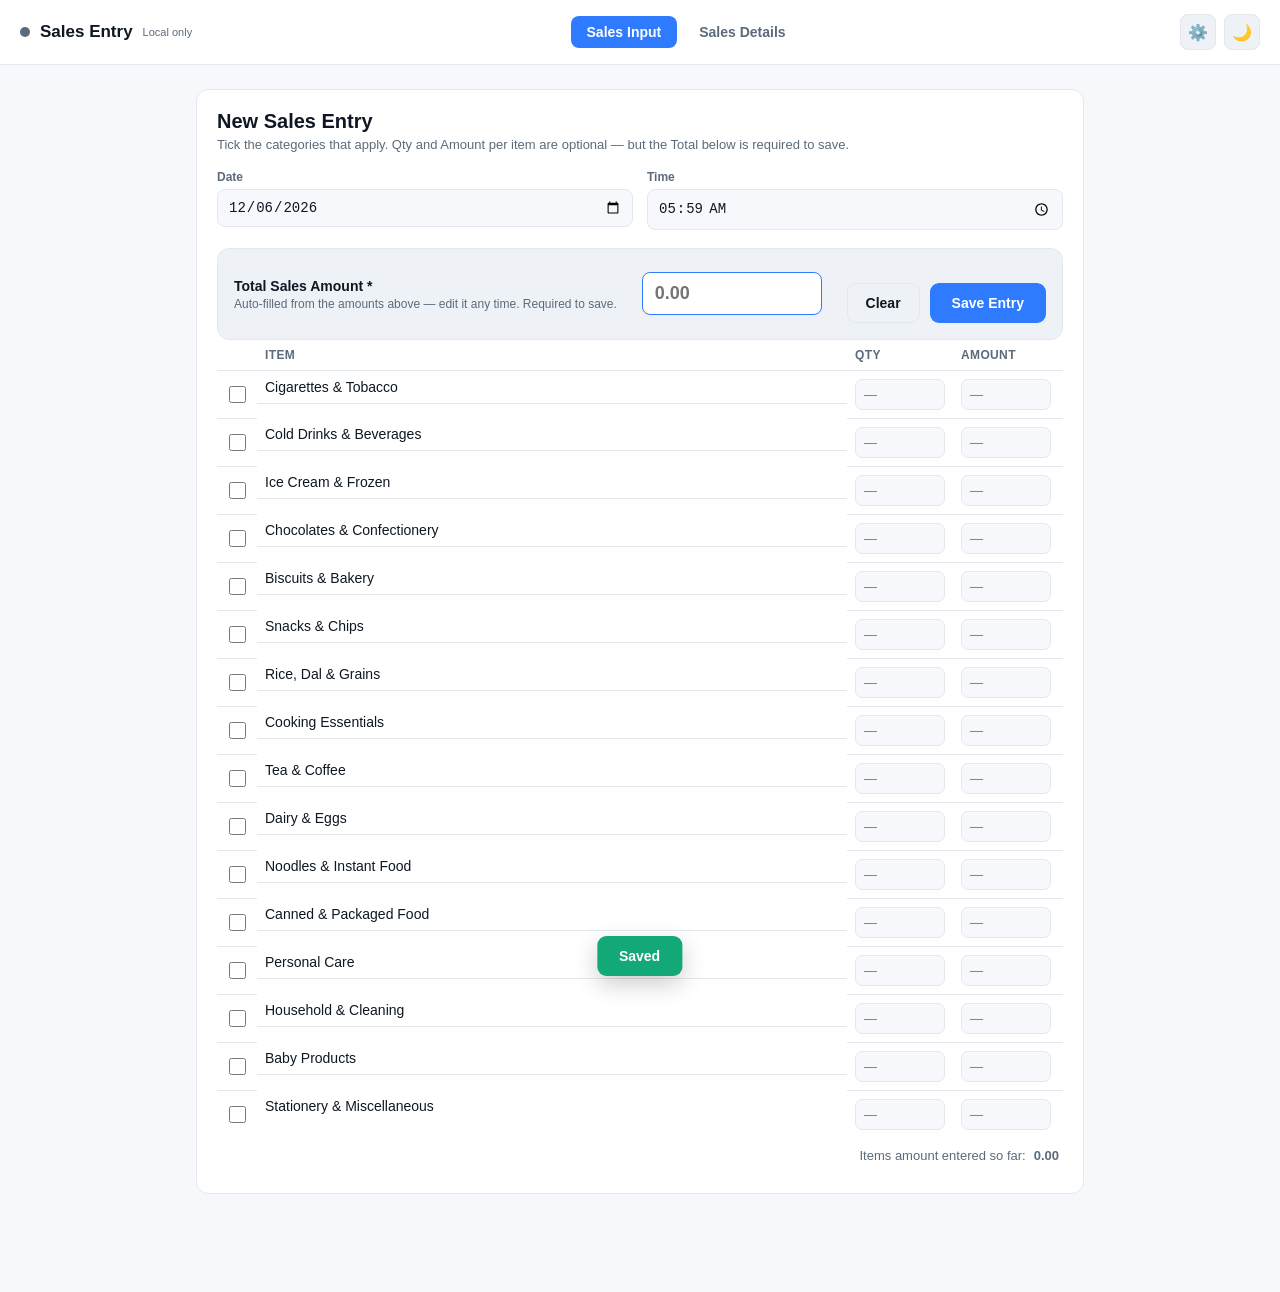
==== index.html @ 444c2bee "vercel plugins added" ====
<!doctype html>
<html lang="en">
  <head>
    <meta charset="UTF-8" />
    <meta name="viewport" content="width=device-width, initial-scale=1.0" />
    <title>Sales Entry</title>
    <style>
      :root {
        --bg: #f6f8fb;
        --panel: #ffffff;
        --line: #e3e8ef;
        --text: #0f1722;
        --muted: #5b6b7b;
        --accent: #2f7bff;
        --accent-dark: #1f5fd1;
        --green: #13a877;
        --danger: #e5484d;
        --chip: #eef2f7;
        --radius: 12px;
      }
      [data-theme="dark"] {
        --bg: #0f141a;
        --panel: #161c24;
        --line: #2a333f;
        --text: #e8eef5;
        --muted: #93a1b0;
        --accent: #4c8dff;
        --accent-dark: #3a72d6;
        --green: #13c08a;
        --danger: #ff5d5d;
        --chip: #222c38;
      }
      * {
        box-sizing: border-box;
      }
      body {
        margin: 0;
        background: var(--bg);
        color: var(--text);
        font-family:
          -apple-system, BlinkMacSystemFont, "Segoe UI", Roboto, Helvetica,
          Arial, sans-serif;
        min-height: 100vh;
      }
      header {
        position: sticky;
        top: 0;
        z-index: 20;
        background: var(--panel);
        border-bottom: 1px solid var(--line);
        display: flex;
        align-items: center;
        justify-content: space-between;
        padding: 14px 20px;
        gap: 10px;
        flex-wrap: wrap;
      }
      .brand {
        display: flex;
        align-items: center;
        gap: 10px;
        font-weight: 700;
        font-size: 17px;
      }
      .brand .dot {
        width: 10px;
        height: 10px;
        border-radius: 50%;
        background: var(--muted);
        transition: 0.2s;
      }
      .brand .dot.synced {
        background: var(--green);
      }
      .brand .dot.error {
        background: var(--danger);
      }
      .syncLabel {
        font-size: 11px;
        color: var(--muted);
        font-weight: 500;
      }
      nav {
        display: flex;
        gap: 6px;
      }
      nav button {
        border: none;
        background: transparent;
        color: var(--muted);
        padding: 8px 16px;
        border-radius: 8px;
        font-size: 14px;
        font-weight: 600;
        cursor: pointer;
        transition: 0.15s;
      }
      nav button.active {
        background: var(--accent);
        color: #fff;
      }
      nav button:not(.active):hover {
        background: var(--chip);
        color: var(--text);
      }
      .headerRight {
        display: flex;
        align-items: center;
        gap: 8px;
      }
      #themeBtn,
      #settingsBtn {
        border: 1px solid var(--line);
        background: var(--chip);
        color: var(--text);
        border-radius: 8px;
        width: 36px;
        height: 36px;
        cursor: pointer;
        font-size: 16px;
      }
      main {
        max-width: 920px;
        margin: 0 auto;
        padding: 24px 16px 80px;
      }
      .card {
        background: var(--panel);
        border: 1px solid var(--line);
        border-radius: var(--radius);
        padding: 20px;
        margin-bottom: 18px;
      }
      h2 {
        margin: 0 0 4px;
        font-size: 20px;
      }
      .sub {
        color: var(--muted);
        font-size: 13px;
        margin-bottom: 18px;
      }
      .rowTop {
        display: flex;
        gap: 14px;
        flex-wrap: wrap;
        margin-bottom: 18px;
      }
      .field {
        flex: 1;
        min-width: 150px;
      }
      .field label {
        display: block;
        font-size: 12px;
        color: var(--muted);
        margin-bottom: 5px;
        font-weight: 600;
      }
      .field input,
      .field select {
        width: 100%;
        padding: 9px 10px;
        border-radius: 8px;
        border: 1px solid var(--line);
        background: var(--bg);
        color: var(--text);
        font-size: 14px;
      }
      table {
        width: 100%;
        border-collapse: collapse;
      }
      thead th {
        text-align: left;
        font-size: 12px;
        color: var(--muted);
        text-transform: uppercase;
        letter-spacing: 0.03em;
        padding: 8px 8px;
        border-bottom: 1px solid var(--line);
      }
      tbody td {
        padding: 8px 8px;
        border-bottom: 1px solid var(--line);
        font-size: 14px;
        vertical-align: middle;
      }
      tbody tr:last-child td {
        border-bottom: none;
      }
      .itemName {
        display: flex;
        align-items: center;
        gap: 10px;
      }
      input[type="checkbox"] {
        width: 17px;
        height: 17px;
        accent-color: var(--accent);
        cursor: pointer;
      }
      .qtyAmt {
        width: 90px;
        padding: 7px 8px;
        border-radius: 7px;
        border: 1px solid var(--line);
        background: var(--bg);
        color: var(--text);
        font-size: 13px;
      }
      .itemsTotalRow {
        display: flex;
        justify-content: flex-end;
        gap: 8px;
        padding: 10px 4px;
        color: var(--muted);
        font-size: 13px;
      }
      .totalBox {
        margin-top: 18px;
        padding: 16px;
        border-radius: var(--radius);
        border: 1px solid var(--line);
        background: var(--chip);
        display: flex;
        align-items: center;
        justify-content: space-between;
        gap: 16px;
        flex-wrap: wrap;
      }
      .totalBox label {
        font-weight: 700;
        font-size: 14px;
      }
      .totalBox .hint {
        font-size: 12px;
        color: var(--muted);
        font-weight: 400;
        margin-top: 2px;
      }
      #totalAmount {
        width: 180px;
        font-size: 18px;
        font-weight: 700;
        padding: 10px 12px;
        border-radius: 8px;
        border: 1.5px solid var(--accent);
        background: var(--panel);
        color: var(--text);
      }
      #totalAmount.err {
        border-color: var(--danger);
      }
      .errMsg {
        color: var(--danger);
        font-size: 12px;
        margin-top: 6px;
        display: none;
      }
      .actions {
        display: flex;
        justify-content: flex-end;
        gap: 10px;
        margin-top: 18px;
      }
      button.primary {
        background: var(--accent);
        color: #fff;
        border: none;
        padding: 11px 22px;
        border-radius: 9px;
        font-size: 14px;
        font-weight: 700;
        cursor: pointer;
        transition: 0.15s;
      }
      button.primary:hover {
        background: var(--accent-dark);
      }
      button.ghost {
        background: transparent;
        border: 1px solid var(--line);
        color: var(--text);
        padding: 11px 18px;
        border-radius: 9px;
        font-size: 14px;
        font-weight: 600;
        cursor: pointer;
      }
      button.ghost:hover {
        background: var(--chip);
      }
      .statGrid {
        display: flex;
        gap: 14px;
        flex-wrap: wrap;
        margin-bottom: 18px;
      }
      .stat {
        flex: 1;
        min-width: 150px;
        background: var(--panel);
        border: 1px solid var(--line);
        border-radius: var(--radius);
        padding: 16px;
      }
      .stat .val {
        font-size: 22px;
        font-weight: 800;
      }
      .stat .lbl {
        font-size: 12px;
        color: var(--muted);
        margin-top: 2px;
      }
      .detailsHead {
        display: flex;
        justify-content: space-between;
        align-items: center;
        flex-wrap: wrap;
        gap: 10px;
        margin-bottom: 14px;
      }
      .search input {
        padding: 8px 10px;
        border-radius: 8px;
        border: 1px solid var(--line);
        background: var(--bg);
        color: var(--text);
        font-size: 13px;
        width: 170px;
      }
      .expandRow td {
        background: var(--bg);
      }
      .itemPill {
        display: inline-block;
        background: var(--chip);
        border-radius: 20px;
        padding: 4px 10px;
        font-size: 12px;
        margin: 2px 4px 2px 0;
        color: var(--text);
      }
      .empty {
        text-align: center;
        color: var(--muted);
        padding: 40px 10px;
        font-size: 14px;
      }
      .rowActions {
        display: flex;
        gap: 6px;
      }
      .iconBtn {
        border: 1px solid var(--line);
        background: var(--panel);
        color: var(--muted);
        width: 28px;
        height: 28px;
        border-radius: 7px;
        cursor: pointer;
        font-size: 13px;
        display: flex;
        align-items: center;
        justify-content: center;
      }
      .iconBtn:hover {
        color: var(--danger);
        border-color: var(--danger);
      }
      .expandBtn {
        background: none;
        border: none;
        color: var(--accent);
        cursor: pointer;
        font-size: 12px;
        font-weight: 600;
      }
      .toast {
        position: fixed;
        bottom: 24px;
        left: 50%;
        transform: translateX(-50%) translateY(100px);
        background: var(--green);
        color: #fff;
        padding: 12px 22px;
        border-radius: 9px;
        font-size: 14px;
        font-weight: 600;
        box-shadow: 0 8px 24px rgba(0, 0, 0, 0.2);
        transition: transform 0.25s ease;
        z-index: 50;
      }
      .toast.show {
        transform: translateX(-50%) translateY(0);
      }
      .toast.warn {
        background: var(--danger);
      }
      /* modal */
      .modalBg {
        position: fixed;
        inset: 0;
        background: rgba(0, 0, 0, 0.45);
        display: none;
        align-items: center;
        justify-content: center;
        z-index: 100;
        padding: 16px;
      }
      .modalBg.show {
        display: flex;
      }
      .modal {
        background: var(--panel);
        border: 1px solid var(--line);
        border-radius: var(--radius);
        padding: 24px;
        width: 100%;
        max-width: 440px;
      }
      .modal h3 {
        margin: 0 0 6px;
      }
      .modal .sub {
        margin-bottom: 16px;
      }
      .modal .field {
        margin-bottom: 14px;
      }
      .modalActions {
        display: flex;
        justify-content: space-between;
        gap: 10px;
        margin-top: 18px;
        flex-wrap: wrap;
      }
      .statusLine {
        font-size: 12px;
        margin-top: 10px;
        padding: 8px 10px;
        border-radius: 7px;
        display: none;
      }
      .statusLine.ok {
        display: block;
        background: rgba(19, 168, 119, 0.12);
        color: var(--green);
      }
      .statusLine.bad {
        display: block;
        background: rgba(229, 72, 77, 0.12);
        color: var(--danger);
      }
      @media (max-width: 600px) {
        .qtyAmt {
          width: 64px;
        }
        .totalBox {
          flex-direction: column;
          align-items: stretch;
        }
        #totalAmount {
          width: 100%;
        }
      }
    </style>
  </head>
  <body>
    <header>
      <div class="brand">
        <span class="dot" id="syncDot"></span> Sales Entry
        <span class="syncLabel" id="syncLabel">Local only</span>
      </div>
      <nav>
        <button id="navInput" class="active" onclick="showPage('input')">
          Sales Input
        </button>
        <button id="navDetails" onclick="showPage('details')">
          Sales Details
        </button>
      </nav>
      <div class="headerRight">
        <button
          id="settingsBtn"
          onclick="openSettings()"
          title="Cloud database settings"
        >
          ⚙️
        </button>
        <button id="themeBtn" onclick="toggleTheme()">🌙</button>
      </div>
    </header>

    <main>
      <!-- SALES INPUT PAGE -->
      <section id="page-input">
        <div class="card">
          <h2>New Sales Entry</h2>
          <div class="sub">
            Tick the categories that apply. Qty and Amount per item are optional
            — but the Total below is required to save.
          </div>

          <div class="rowTop">
            <div class="field">
              <label>Date</label>
              <input type="date" id="entryDate" />
            </div>
            <div class="field">
              <label>Time</label>
              <input type="time" id="entryTime" />
            </div>
          </div>

          <div class="totalBox">
            <div>
              <label for="totalAmount">Total Sales Amount *</label>
              <div class="hint">
                Auto-filled from the amounts above — edit it any time. Required
                to save.
              </div>
            </div>
            <div>
              <input
                type="number"
                id="totalAmount"
                placeholder="0.00"
                step="0.01"
                min="0"
              />
            </div>

            <div class="actions">
              <button class="ghost" onclick="resetForm()">Clear</button>
              <button class="primary" id="saveBtn" onclick="saveEntry()">
                Save Entry
              </button>
            </div>
          </div>
          <div class="errMsg" id="totalErr">
            Total Sales Amount is required and must be greater than 0.
          </div>

          <table>
            <thead>
              <tr>
                <th style="width: 40px"></th>
                <th>Item</th>
                <th style="width: 100px">Qty</th>
                <th style="width: 110px">Amount</th>
              </tr>
            </thead>
            <tbody id="itemsBody"></tbody>
          </table>
          <div class="itemsTotalRow">
            Items amount entered so far: <strong id="itemsSum">0.00</strong>
          </div>

          <!-- <div class="totalBox">
        <div>
          <label for="totalAmount">Total Sales Amount *</label>
          <div class="hint">Auto-filled from the amounts above — edit it any time. Required to save.</div>
        </div>
        <div>
          <input type="number" id="totalAmount" placeholder="0.00" step="0.01" min="0">
        </div>
      </div>
      <div class="errMsg" id="totalErr">Total Sales Amount is required and must be greater than 0.</div> -->

          <!-- <div class="actions">
            <button class="ghost" onclick="resetForm()">Clear</button>
            <button class="primary" id="saveBtn" onclick="saveEntry()">
              Save Entry
            </button>
          </div> -->
        </div>
      </section>

      <!-- SALES DETAILS PAGE -->
      <section id="page-details" style="display: none">
        <div class="statGrid">
          <div class="stat">
            <div class="val" id="statCount">0</div>
            <div class="lbl">Entries</div>
          </div>
          <div class="stat">
            <div class="val" id="statTotal">0.00</div>
            <div class="lbl">Total Sales</div>
          </div>
          <div class="stat">
            <div class="val" id="statToday">0.00</div>
            <div class="lbl">Today's Sales</div>
          </div>
        </div>

        <div class="card">
          <div class="detailsHead">
            <h2 style="margin: 0">Sales Details</h2>
            <div style="display: flex; gap: 8px; align-items: center">
              <button
                class="ghost"
                style="padding: 8px 12px; font-size: 13px"
                onclick="renderDetails()"
              >
                ↻ Refresh
              </button>
              <div class="search">
                <input type="date" id="filterDate" onchange="renderDetails()" />
              </div>
            </div>
          </div>
          <table>
            <thead>
              <tr>
                <th>Date</th>
                <th>Time</th>
                <th>Amount</th>
                <th></th>
                <th style="width: 70px"></th>
              </tr>
            </thead>
            <tbody id="detailsBody"></tbody>
          </table>
          <div id="emptyState" class="empty" style="display: none">
            No sales entries yet. Add one from Sales Input.
          </div>
        </div>
      </section>
    </main>

    <!-- SETTINGS MODAL -->
    <div class="modalBg" id="settingsModal">
      <div class="modal">
        <h3>Cloud Database (Supabase)</h3>
        <div class="sub">
          Connect this app to your free Supabase project so Sales Details is
          stored online and works across devices. Leave blank to keep everything
          on this device only.
        </div>
        <div class="field">
          <label>Project URL</label>
          <input
            type="text"
            id="sbUrl"
            placeholder="https://xxxx.supabase.co"
          />
        </div>
        <div class="field">
          <label>Anon public key</label>
          <input type="text" id="sbKey" placeholder="eyJhbGciOi..." />
        </div>
        <div class="statusLine" id="sbStatus"></div>
        <div class="modalActions">
          <button class="ghost" onclick="disconnectCloud()">Disconnect</button>
          <div style="display: flex; gap: 8px">
            <button class="ghost" onclick="closeSettings()">Cancel</button>
            <button class="primary" onclick="saveCloudSettings()">
              Save & Connect
            </button>
          </div>
        </div>
      </div>
    </div>

    <div class="toast" id="toast">Saved</div>

    <script>
      const CATEGORIES = [
        "Cigarettes & Tobacco",
        "Cold Drinks & Beverages",
        "Ice Cream & Frozen",
        "Chocolates & Confectionery",
        "Biscuits & Bakery",
        "Snacks & Chips",
        "Rice, Dal & Grains",
        "Cooking Essentials",
        "Tea & Coffee",
        "Dairy & Eggs",
        "Noodles & Instant Food",
        "Canned & Packaged Food",
        "Personal Care",
        "Household & Cleaning",
        "Baby Products",
        "Stationery & Miscellaneous",
      ];

      const STORE_KEY = "salesEntries";
      const TABLE = "sales_entries";

      /* ---------- Theme ---------- */
      function applyTheme(t) {
        document.documentElement.dataset.theme = t;
        document.getElementById("themeBtn").textContent =
          t === "dark" ? "☀️" : "🌙";
        localStorage.setItem("theme", t);
      }
      function toggleTheme() {
        applyTheme(
          document.documentElement.dataset.theme === "dark" ? "light" : "dark",
        );
      }
      applyTheme(
        localStorage.getItem("theme") ||
          (matchMedia("(prefers-color-scheme: dark)").matches
            ? "dark"
            : "light"),
      );

      /* ---------- Navigation ---------- */
      function showPage(page) {
        document.getElementById("page-input").style.display =
          page === "input" ? "" : "none";
        document.getElementById("page-details").style.display =
          page === "details" ? "" : "none";
        document
          .getElementById("navInput")
          .classList.toggle("active", page === "input");
        document
          .getElementById("navDetails")
          .classList.toggle("active", page === "details");
        if (page === "details") renderDetails();
      }

      /* ---------- Cloud config ---------- */
      function getCloudConfig() {
        return {
          url: localStorage.getItem("sbUrl") || "",
          key: localStorage.getItem("sbKey") || "",
        };
      }
      function isCloudConfigured() {
        const c = getCloudConfig();
        return !!(c.url && c.key);
      }
      function updateSyncDot(state) {
        // state: 'off' | 'ok' | 'error'
        const dot = document.getElementById("syncDot");
        const label = document.getElementById("syncLabel");
        dot.classList.remove("synced", "error");
        if (state === "ok") {
          dot.classList.add("synced");
          label.textContent = "Cloud synced";
        } else if (state === "error") {
          dot.classList.add("error");
          label.textContent = "Cloud error — using local";
        } else {
          label.textContent = "Local only";
        }
      }

      function openSettings() {
        const c = getCloudConfig();
        document.getElementById("sbUrl").value = c.url;
        document.getElementById("sbKey").value = c.key;
        document.getElementById("sbStatus").className = "statusLine";
        document.getElementById("sbStatus").textContent = "";
        document.getElementById("settingsModal").classList.add("show");
      }
      function closeSettings() {
        document.getElementById("settingsModal").classList.remove("show");
      }
      async function saveCloudSettings() {
        const url = document
          .getElementById("sbUrl")
          .value.trim()
          .replace(/\/+$/, "");
        const key = document.getElementById("sbKey").value.trim();
        const statusEl = document.getElementById("sbStatus");

        if (!url || !key) {
          statusEl.className = "statusLine bad";
          statusEl.textContent =
            "Please enter both the Project URL and the anon key.";
          return;
        }

        statusEl.className = "statusLine";
        statusEl.textContent = "";

        localStorage.setItem("sbUrl", url);
        localStorage.setItem("sbKey", key);

        try {
          const res = await fetch(`${url}/rest/v1/${TABLE}?select=id&limit=1`, {
            headers: { apikey: key, Authorization: `Bearer ${key}` },
          });
          if (!res.ok) throw new Error("HTTP " + res.status);
          statusEl.className = "statusLine ok";
          statusEl.textContent = "Connected! Cloud sync is on.";
          updateSyncDot("ok");
          setTimeout(() => {
            closeSettings();
            renderDetails();
          }, 900);
        } catch (err) {
          statusEl.className = "statusLine bad";
          statusEl.textContent =
            "Couldn't reach that table (" +
            err.message +
            "). Check the URL/key, and make sure you ran the table-creation SQL in Supabase.";
          updateSyncDot("error");
        }
      }
      function disconnectCloud() {
        localStorage.removeItem("sbUrl");
        localStorage.removeItem("sbKey");
        updateSyncDot("off");
        closeSettings();
        renderDetails();
        showToast("Disconnected — back to local only");
      }

      /* ---------- DB mapping ---------- */
      function toDB(entry) {
        return {
          id: entry.id,
          entry_date: entry.date,
          entry_time: entry.time,
          total: entry.total,
          items: entry.items,
        };
      }
      function fromDB(row) {
        return {
          id: row.id,
          date: row.entry_date,
          time: row.entry_time,
          total: Number(row.total),
          items: row.items || [],
        };
      }

      /* ---------- Local storage ---------- */
      function loadLocalEntries() {
        try {
          return JSON.parse(localStorage.getItem(STORE_KEY)) || [];
        } catch (e) {
          return [];
        }
      }
      function saveLocalEntries(list) {
        localStorage.setItem(STORE_KEY, JSON.stringify(list));
      }

      /* ---------- Cloud calls ---------- */
      async function cloudFetchEntries() {
        const { url, key } = getCloudConfig();
        const res = await fetch(
          `${url}/rest/v1/${TABLE}?select=*&order=entry_date.desc,entry_time.desc`,
          {
            headers: { apikey: key, Authorization: `Bearer ${key}` },
          },
        );
        if (!res.ok) throw new Error("HTTP " + res.status);
        const rows = await res.json();
        return rows.map(fromDB);
      }
      async function cloudUpsertEntry(entry) {
        const { url, key } = getCloudConfig();
        const res = await fetch(`${url}/rest/v1/${TABLE}?on_conflict=id`, {
          method: "POST",
          headers: {
            apikey: key,
            Authorization: `Bearer ${key}`,
            "Content-Type": "application/json",
            Prefer: "resolution=merge-duplicates,return=representation",
          },
          body: JSON.stringify([toDB(entry)]),
        });
        if (!res.ok) throw new Error("HTTP " + res.status);
      }
      async function cloudDeleteEntry(id) {
        const { url, key } = getCloudConfig();
        const res = await fetch(
          `${url}/rest/v1/${TABLE}?id=eq.${encodeURIComponent(id)}`,
          {
            method: "DELETE",
            headers: { apikey: key, Authorization: `Bearer ${key}` },
          },
        );
        if (!res.ok) throw new Error("HTTP " + res.status);
      }

      /* ---------- Build item rows ---------- */
      function buildItemsTable() {
        const body = document.getElementById("itemsBody");
        body.innerHTML = "";
        CATEGORIES.forEach((name, i) => {
          const tr = document.createElement("tr");
          tr.innerHTML = `
      <td><input type="checkbox" data-idx="${i}" class="chkItem"></td>
      <td class="itemName">${name}</td>
      <td><input type="number" class="qtyAmt qtyInput" data-idx="${i}" min="0" placeholder="—"></td>
      <td><input type="number" class="qtyAmt amtInput" data-idx="${i}" min="0" step="0.01" placeholder="—"></td>
    `;
          body.appendChild(tr);
        });
        body
          .querySelectorAll(".amtInput")
          .forEach((inp) => inp.addEventListener("input", onAmountEdit));
        body
          .querySelectorAll(".qtyInput, .amtInput")
          .forEach((inp) => inp.addEventListener("input", autoCheck));
      }

      function autoCheck(e) {
        const idx = e.target.dataset.idx;
        const qty = document.querySelector(
          `.qtyInput[data-idx="${idx}"]`,
        ).value;
        const amt = document.querySelector(
          `.amtInput[data-idx="${idx}"]`,
        ).value;
        const chk = document.querySelector(`.chkItem[data-idx="${idx}"]`);
        if (qty !== "" || amt !== "") chk.checked = true;
      }

      let totalManuallyEdited = false;

      function onAmountEdit() {
        recalcItemsSum();
        if (!totalManuallyEdited) {
          document.getElementById("totalAmount").value =
            document.getElementById("itemsSum").textContent;
        }
      }

      function recalcItemsSum() {
        let sum = 0;
        document.querySelectorAll(".amtInput").forEach((inp) => {
          const v = parseFloat(inp.value);
          if (!isNaN(v)) sum += v;
        });
        document.getElementById("itemsSum").textContent = sum.toFixed(2);
        return sum;
      }

      document.getElementById("totalAmount").addEventListener("input", () => {
        totalManuallyEdited = true;
        clearTotalError();
      });

      function clearTotalError() {
        document.getElementById("totalAmount").classList.remove("err");
        document.getElementById("totalErr").style.display = "none";
      }

      /* ---------- Defaults ---------- */
      function setDefaultDateTime() {
        const now = new Date();
        document.getElementById("entryDate").value = now
          .toISOString()
          .slice(0, 10);
        document.getElementById("entryTime").value = now
          .toTimeString()
          .slice(0, 5);
      }

      function resetForm() {
        buildItemsTable();
        setDefaultDateTime();
        document.getElementById("totalAmount").value = "";
        totalManuallyEdited = false;
        recalcItemsSum();
        clearTotalError();
      }

      /* ---------- Save ---------- */
      async function saveEntry() {
        const totalInput = document.getElementById("totalAmount");
        const total = parseFloat(totalInput.value);

        if (isNaN(total) || total <= 0) {
          totalInput.classList.add("err");
          document.getElementById("totalErr").style.display = "block";
          totalInput.focus();
          return;
        }

        const items = [];
        CATEGORIES.forEach((name, i) => {
          const checked = document.querySelector(
            `.chkItem[data-idx="${i}"]`,
          ).checked;
          const qtyVal = document.querySelector(
            `.qtyInput[data-idx="${i}"]`,
          ).value;
          const amtVal = document.querySelector(
            `.amtInput[data-idx="${i}"]`,
          ).value;
          if (checked || qtyVal !== "" || amtVal !== "") {
            items.push({
              name,
              qty: qtyVal === "" ? null : Number(qtyVal),
              amount: amtVal === "" ? null : Number(amtVal),
            });
          }
        });

        const date = document.getElementById("entryDate").value;
        const time = document.getElementById("entryTime").value;

        const entry = {
          id: "e_" + Date.now(),
          date,
          time,
          total: Math.round(total * 100) / 100,
          items,
        };

        // always keep a local copy
        const local = loadLocalEntries();
        local.push(entry);
        saveLocalEntries(local);

        const saveBtn = document.getElementById("saveBtn");

        if (isCloudConfigured()) {
          saveBtn.textContent = "Saving...";
          saveBtn.disabled = true;
          try {
            await cloudUpsertEntry(entry);
            updateSyncDot("ok");
            showToast("Sales entry saved to cloud");
          } catch (err) {
            updateSyncDot("error");
            showToast("Saved locally — cloud sync failed", true);
          }
          saveBtn.textContent = "Save Entry";
          saveBtn.disabled = false;
        } else {
          showToast("Sales entry saved");
        }

        resetForm();
        showPage("details");
      }

      /* ---------- Details page ---------- */
      async function renderDetails() {
        let entries;
        if (isCloudConfigured()) {
          try {
            entries = await cloudFetchEntries();
            saveLocalEntries(entries); // keep local cache in sync as a fallback
            updateSyncDot("ok");
          } catch (err) {
            updateSyncDot("error");
            entries = loadLocalEntries();
          }
        } else {
          updateSyncDot("off");
          entries = loadLocalEntries();
        }

        entries = entries
          .slice()
          .sort((a, b) => (b.date + b.time).localeCompare(a.date + a.time));
        const filterDate = document.getElementById("filterDate").value;
        const filtered = filterDate
          ? entries.filter((e) => e.date === filterDate)
          : entries;

        const body = document.getElementById("detailsBody");
        body.innerHTML = "";
        document.getElementById("emptyState").style.display = filtered.length
          ? "none"
          : "block";

        filtered.forEach((e) => {
          const tr = document.createElement("tr");
          tr.innerHTML = `
      <td>${formatDate(e.date)}</td>
      <td>${e.time || "—"}</td>
      <td><strong>${e.total.toFixed(2)}</strong></td>
      <td>${e.items && e.items.length ? `<button class="expandBtn" onclick="toggleExpand('${e.id}')">Items (${e.items.length})</button>` : ""}</td>
    `;

          // <td class="rowActions"><button class="iconBtn" title="Delete" onclick="deleteEntry('${e.id}')">✕</button></td>
          body.appendChild(tr);

          if (e.items && e.items.length) {
            const exTr = document.createElement("tr");
            exTr.className = "expandRow";
            exTr.id = "expand_" + e.id;
            exTr.style.display = "none";
            exTr.innerHTML = `<td colspan="5">${e.items.map((it) => `<span class="itemPill">${it.name}${it.qty != null ? " · Qty " + it.qty : ""}${it.amount != null ? " · " + it.amount.toFixed(2) : ""}</span>`).join("")}</td>`;
            body.appendChild(exTr);
          }
        });

        document.getElementById("statCount").textContent = entries.length;
        document.getElementById("statTotal").textContent = entries
          .reduce((s, e) => s + e.total, 0)
          .toFixed(2);
        const todayStr = new Date().toISOString().slice(0, 10);
        document.getElementById("statToday").textContent = entries
          .filter((e) => e.date === todayStr)
          .reduce((s, e) => s + e.total, 0)
          .toFixed(2);
      }

      function toggleExpand(id) {
        const row = document.getElementById("expand_" + id);
        row.style.display = row.style.display === "none" ? "" : "none";
      }

      async function deleteEntry(id) {
        if (!confirm("Delete this sales entry?")) return;

        const local = loadLocalEntries().filter((e) => e.id !== id);
        saveLocalEntries(local);

        if (isCloudConfigured()) {
          try {
            await cloudDeleteEntry(id);
            updateSyncDot("ok");
          } catch (err) {
            updateSyncDot("error");
            showToast("Deleted locally — cloud delete failed", true);
            renderDetails();
            return;
          }
        }
        renderDetails();
        showToast("Entry deleted");
      }

      function formatDate(iso) {
        if (!iso) return "—";
        const d = new Date(iso + "T00:00:00");
        return d.toLocaleDateString(undefined, {
          year: "numeric",
          month: "short",
          day: "numeric",
        });
      }

      /* ---------- Toast ---------- */
      let toastTimer;
      function showToast(msg, isWarn) {
        const t = document.getElementById("toast");
        t.textContent = msg;
        t.classList.toggle("warn", !!isWarn);
        t.classList.add("show");
        clearTimeout(toastTimer);
        toastTimer = setTimeout(() => t.classList.remove("show"), 2600);
      }

      /* ---------- Init ---------- */
      resetForm();
      updateSyncDot(isCloudConfigured() ? "ok" : "off");
    </script>
  </body>
</html>
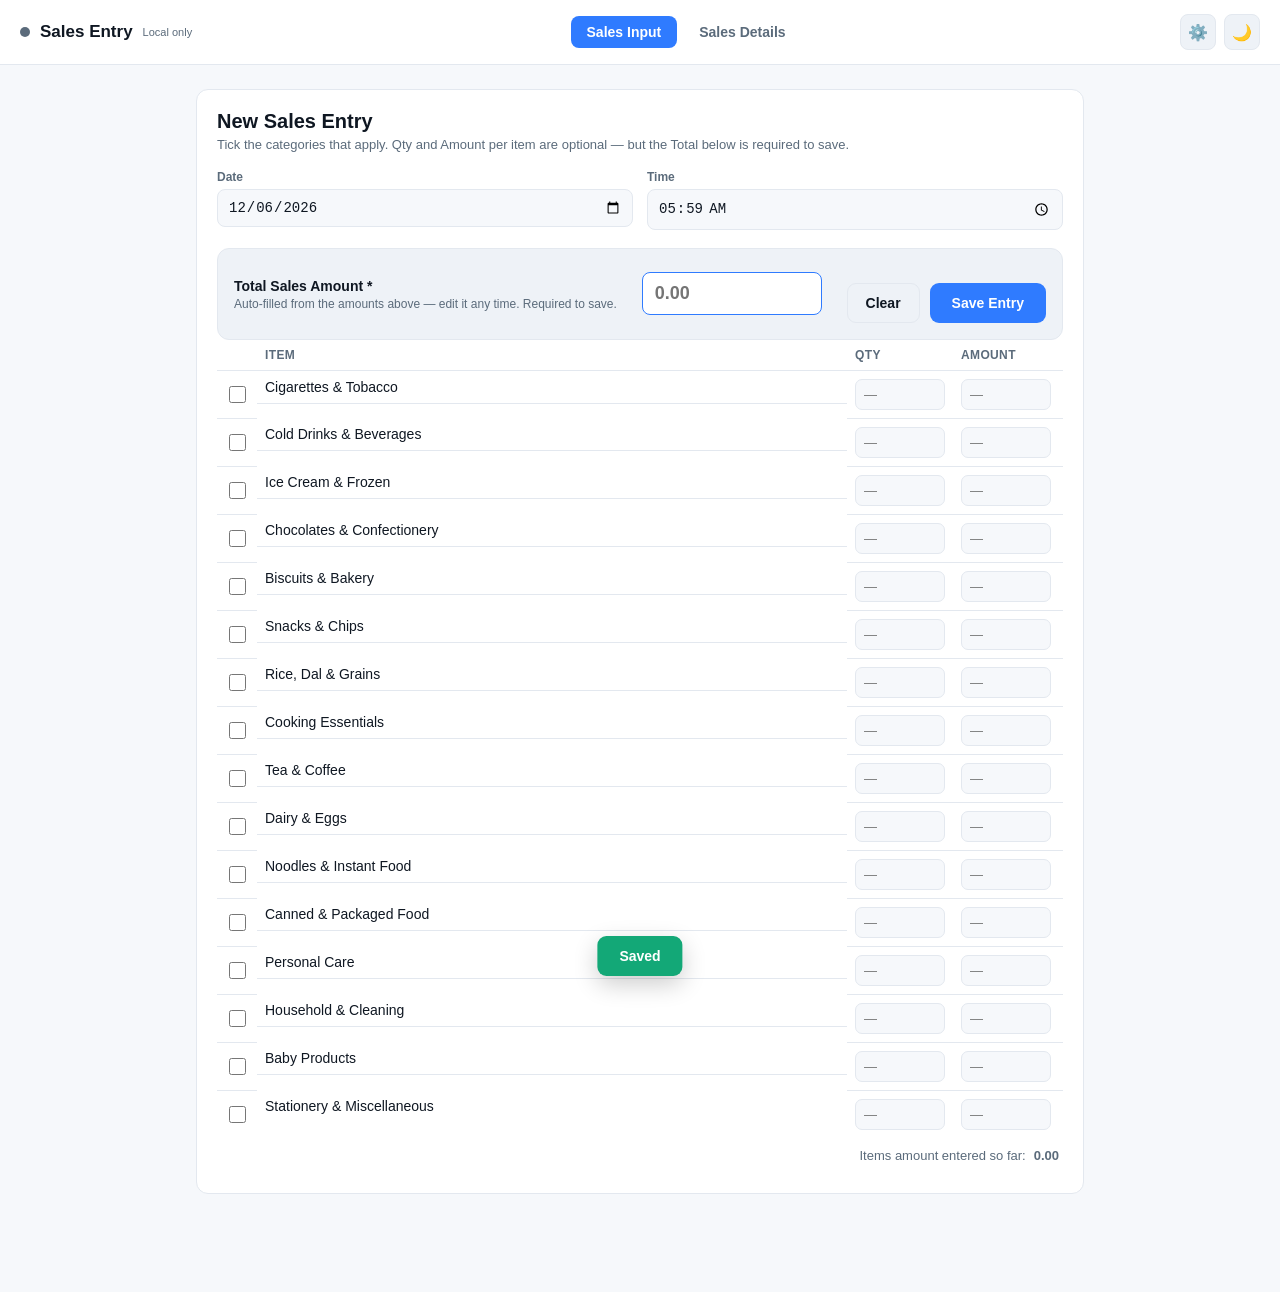
==== commit 53f89186: "Placehoder remove & cloud added" ====
--- a/index.html
+++ b/index.html
@@ -645,12 +645,16 @@
           <input
             type="text"
             id="sbUrl"
-            placeholder="https://xxxx.supabase.co"
+            text="https://tbboptkqgegrlugmcpgx.supabase.co"
           />
         </div>
         <div class="field">
           <label>Anon public key</label>
-          <input type="text" id="sbKey" placeholder="eyJhbGciOi..." />
+          <input
+            type="text"
+            id="sbKey"
+            text="eyJhbGciOiJIUzI1NiIsInR5cCI6IkpXVCJ9.eyJpc3MiOiJzdXBhYmFzZSIsInJlZiI6InRiYm9wdGtxZ2Vncmx1Z21jcGd4Iiwicm9sZSI6ImFub24iLCJpYXQiOjE3ODg0OTA5MjUsImV4cCI6MjEwNDA2NjkyNX0.w5fcAg0J9dHeHq6AhrYe90Jn9Np7zhENp3WztexP7b8"
+          />
         </div>
         <div class="statusLine" id="sbStatus"></div>
         <div class="modalActions">
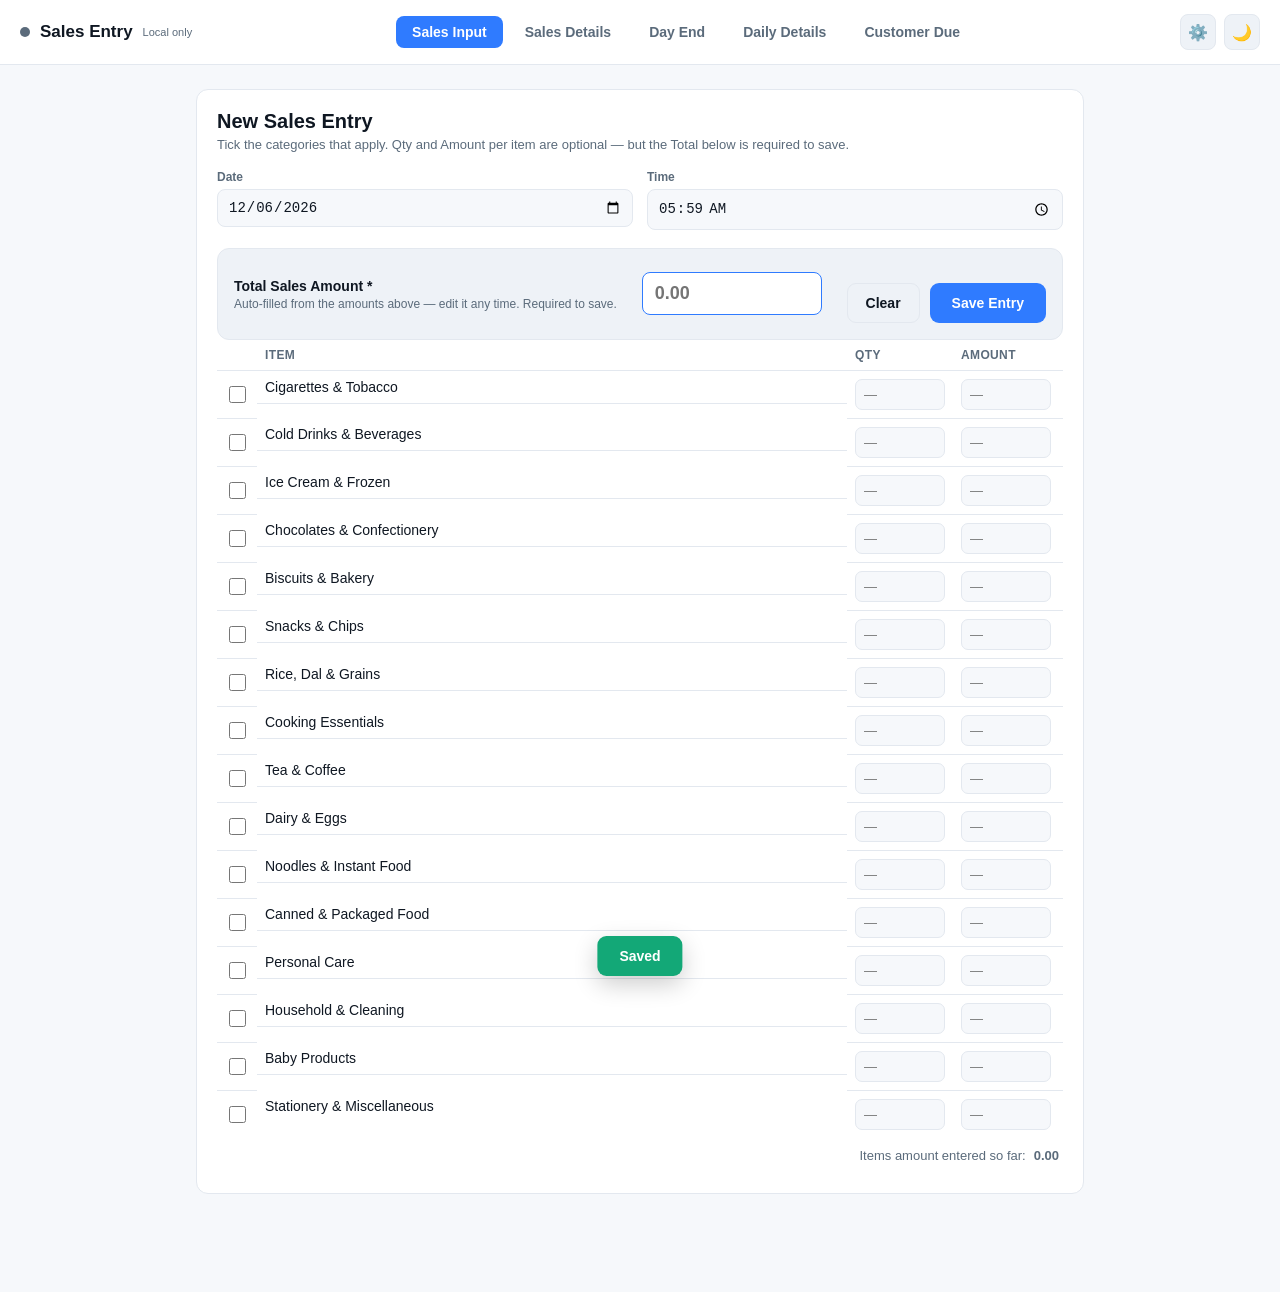
==== commit 55c8627f: "Delete buttons deleted" ====
--- a/index.html
+++ b/index.html
@@ -331,6 +331,21 @@
         font-size: 13px;
         width: 170px;
       }
+      .detailsHead select,
+      .detailsHead input[type="date"],
+      .detailsHead input[type="month"] {
+        padding: 8px 10px;
+        border-radius: 8px;
+        border: 1px solid var(--line);
+        background: var(--bg);
+        color: var(--text);
+        font-size: 13px;
+      }
+      #dayEndDate[readonly] {
+        background: var(--chip);
+        color: var(--muted);
+        cursor: not-allowed;
+      }
       .expandRow td {
         background: var(--bg);
       }
@@ -480,6 +495,13 @@
         </button>
         <button id="navDetails" onclick="showPage('details')">
           Sales Details
+        </button>
+        <button id="navDayEnd" onclick="showPage('dayend')">Day End</button>
+        <button id="navDailyDetails" onclick="showPage('dailydetails')">
+          Daily Details
+        </button>
+        <button id="navCustomerDue" onclick="showPage('customerdue')">
+          Customer Due
         </button>
       </nav>
       <div class="headerRight">
@@ -612,6 +634,20 @@
               </div>
             </div>
           </div>
+          <div
+            id="filterTotalRow"
+            class="itemsTotalRow"
+            style="display: none; justify-content: space-between"
+          >
+            <span>Total for <strong id="filterTotalDate"></strong></span>
+            <span
+              ><strong id="filterTotalAmount">0.00</strong> (<span
+                id="filterTotalCount"
+                >0</span
+              >
+              entries)</span
+            >
+          </div>
           <table>
             <thead>
               <tr>
@@ -626,6 +662,343 @@
           </table>
           <div id="emptyState" class="empty" style="display: none">
             No sales entries yet. Add one from Sales Input.
+          </div>
+        </div>
+      </section>
+
+      <!-- DAY END PAGE -->
+      <section id="page-dayend" style="display: none">
+        <div class="card">
+          <h2>Day End Entry</h2>
+          <div class="sub">
+            Record today's cash position. Date is set automatically.
+          </div>
+
+          <div class="rowTop">
+            <div class="field">
+              <label>Date</label>
+              <input type="text" id="dayEndDate" readonly />
+            </div>
+          </div>
+
+          <div class="rowTop">
+            <div class="field">
+              <label>Opening Cash</label>
+              <input
+                type="number"
+                class="qtyAmt"
+                style="width: 100%"
+                id="openingCash"
+                step="0.01"
+                min="0"
+                placeholder="0.00"
+              />
+            </div>
+            <div class="field">
+              <label>Received from Home</label>
+              <input
+                type="number"
+                class="qtyAmt"
+                style="width: 100%"
+                id="receivedFromHome"
+                step="0.01"
+                min="0"
+                placeholder="0.00"
+              />
+            </div>
+          </div>
+
+          <div class="rowTop">
+            <div class="field">
+              <label>Today's Purchase</label>
+              <input
+                type="number"
+                class="qtyAmt"
+                style="width: 100%"
+                id="todaysPurchase"
+                step="0.01"
+                min="0"
+                placeholder="0.00"
+              />
+            </div>
+            <div class="field">
+              <label>
+                Sales
+                <button
+                  type="button"
+                  class="iconBtn"
+                  style="
+                    width: 20px;
+                    height: 20px;
+                    font-size: 11px;
+                    margin-left: 4px;
+                  "
+                  title="Refresh from Sales Details"
+                  onclick="refreshSalesTotal()"
+                >
+                  ↻
+                </button>
+              </label>
+              <input
+                type="text"
+                class="qtyAmt"
+                style="width: 100%"
+                id="dayEndSales"
+                readonly
+              />
+            </div>
+          </div>
+
+          <div class="totalBox">
+            <div>
+              <label for="closingCash">Closing Cash</label>
+              <div class="hint">Enter the actual cash counted.</div>
+            </div>
+            <div>
+              <input
+                type="number"
+                id="closingCash"
+                placeholder="0.00"
+                step="0.01"
+                min="0"
+              />
+            </div>
+          </div>
+
+          <div class="itemsTotalRow" style="justify-content: space-between">
+            <span
+              >Expected: Opening + Received − Purchase + Sales − Closing =
+              <strong id="paidToHomeDisplay">0.00</strong> (Paid to Home,
+              auto-calculated)</span
+            >
+          </div>
+
+          <div class="actions">
+            <button class="ghost" onclick="resetDayEndForm()">Clear</button>
+            <button class="primary" id="dayEndSaveBtn" onclick="saveDayEnd()">
+              Save Entry
+            </button>
+          </div>
+        </div>
+      </section>
+
+      <!-- DAILY DETAILS PAGE -->
+      <section id="page-dailydetails" style="display: none">
+        <div class="card">
+          <div class="detailsHead">
+            <h2 style="margin: 0">Daily Details</h2>
+            <div
+              style="
+                display: flex;
+                gap: 8px;
+                align-items: center;
+                flex-wrap: wrap;
+              "
+            >
+              <button
+                class="ghost"
+                style="padding: 8px 12px; font-size: 13px"
+                onclick="renderDailyDetails()"
+              >
+                ↻ Refresh
+              </button>
+              <select id="dailyFilterMode" onchange="onFilterModeChange()">
+                <option value="all">All</option>
+                <option value="day">Day</option>
+                <option value="month">Month</option>
+                <option value="custom">Custom range</option>
+              </select>
+              <input
+                type="date"
+                id="dailyFilterDay"
+                style="display: none"
+                onchange="renderDailyDetails()"
+              />
+              <input
+                type="month"
+                id="dailyFilterMonth"
+                style="display: none"
+                onchange="renderDailyDetails()"
+              />
+              <input
+                type="date"
+                id="dailyFilterFrom"
+                style="display: none"
+                onchange="renderDailyDetails()"
+              />
+              <span
+                id="dailyFilterToLabel"
+                style="display: none; font-size: 13px; color: var(--muted)"
+                >to</span
+              >
+              <input
+                type="date"
+                id="dailyFilterTo"
+                style="display: none"
+                onchange="renderDailyDetails()"
+              />
+            </div>
+          </div>
+
+          <div
+            id="dailyTotalRow"
+            class="itemsTotalRow"
+            style="
+              display: none;
+              flex-wrap: wrap;
+              gap: 14px;
+              justify-content: flex-start;
+            "
+          >
+            <span>Opening: <strong id="dtOpening">0.00</strong></span>
+            <span>Received: <strong id="dtReceived">0.00</strong></span>
+            <span>Purchase: <strong id="dtPurchase">0.00</strong></span>
+            <span>Sales: <strong id="dtSales">0.00</strong></span>
+            <span>Closing: <strong id="dtClosing">0.00</strong></span>
+            <span>Paid: <strong id="dtPaid">0.00</strong></span>
+            <span>(<span id="dtCount">0</span> days)</span>
+          </div>
+
+          <table>
+            <thead>
+              <tr>
+                <th>Date</th>
+                <th>Opening</th>
+                <th>Received</th>
+                <th>Purchase</th>
+                <th>Sales</th>
+                <th>Closing</th>
+                <th>Paid</th>
+                <th style="width: 40px"></th>
+              </tr>
+            </thead>
+            <tbody id="dailyDetailsBody"></tbody>
+          </table>
+          <div id="dailyEmptyState" class="empty" style="display: none">
+            No day end entries yet. Add one from Day End.
+          </div>
+        </div>
+      </section>
+
+      <!-- CUSTOMER DUE PAGE -->
+      <section id="page-customerdue" style="display: none">
+        <div class="statGrid">
+          <div class="stat">
+            <div class="val" id="custCount">0</div>
+            <div class="lbl">Customers</div>
+          </div>
+          <div class="stat">
+            <div class="val" id="custTotalDue">0.00</div>
+            <div class="lbl">Total Due</div>
+          </div>
+        </div>
+
+        <div class="card">
+          <h2 id="custFormTitle">Add / Update Customer Due</h2>
+          <div class="sub">
+            Enter the customer's mobile number to find or create them, then
+            optionally log a due or payment adjustment.
+          </div>
+
+          <div class="rowTop">
+            <div class="field">
+              <label>Customer Name</label>
+              <input
+                type="text"
+                id="custName"
+                placeholder="e.g. Karim Hossain"
+              />
+            </div>
+            <div class="field">
+              <label>Mobile Number</label>
+              <input
+                type="text"
+                id="custMobile"
+                placeholder="e.g. 01712345678"
+              />
+            </div>
+          </div>
+
+          <div class="sub" style="margin-top: 4px">
+            Add a due adjustment (optional — leave amount blank to just save the
+            name/notes).
+          </div>
+          <div class="rowTop">
+            <div class="field">
+              <label>Type</label>
+              <select id="custAdjType">
+                <option value="due">বাকির পরিমান</option>
+                <!-- Total Due (customer owes more) -->
+                <option value="paid">নগদ পরিশোধ</option>
+                <!-- Paid (customer paid back) -->
+              </select>
+            </div>
+            <div class="field">
+              <label>Amount</label>
+              <input
+                type="number"
+                id="custAdjAmount"
+                step="0.01"
+                min="0"
+                placeholder="0.00"
+              />
+            </div>
+            <div class="field">
+              <label>Date</label>
+              <input type="date" id="custAdjDate" />
+            </div>
+          </div>
+
+          <div class="rowTop">
+            <div class="field">
+              <label>Notes (optional)</label>
+              <input
+                type="text"
+                id="custNotes"
+                placeholder="e.g. pays every Friday"
+              />
+            </div>
+          </div>
+
+          <div class="errMsg" id="custErr">
+            Customer Name and Mobile Number are required.
+          </div>
+
+          <div class="actions">
+            <button class="ghost" onclick="resetCustomerForm()">Clear</button>
+            <button class="primary" id="custSaveBtn" onclick="saveCustomer()">
+              Save Customer
+            </button>
+          </div>
+        </div>
+
+        <div class="card">
+          <div class="detailsHead">
+            <h2 style="margin: 0">Customer Due List</h2>
+            <div class="search">
+              <input
+                type="text"
+                id="custSearch"
+                placeholder="Search name or mobile"
+                oninput="renderCustomers()"
+                style="width: 220px"
+              />
+            </div>
+          </div>
+          <table>
+            <thead>
+              <tr>
+                <th>Name</th>
+                <th>Mobile</th>
+                <th>Due</th>
+                <th></th>
+                <th style="width: 70px"></th>
+              </tr>
+            </thead>
+            <tbody id="customerBody"></tbody>
+          </table>
+          <div id="customerEmptyState" class="empty" style="display: none">
+            No customers yet. Add one above.
           </div>
         </div>
       </section>
@@ -719,13 +1092,31 @@
           page === "input" ? "" : "none";
         document.getElementById("page-details").style.display =
           page === "details" ? "" : "none";
+        document.getElementById("page-dayend").style.display =
+          page === "dayend" ? "" : "none";
+        document.getElementById("page-dailydetails").style.display =
+          page === "dailydetails" ? "" : "none";
+        document.getElementById("page-customerdue").style.display =
+          page === "customerdue" ? "" : "none";
         document
           .getElementById("navInput")
           .classList.toggle("active", page === "input");
         document
           .getElementById("navDetails")
           .classList.toggle("active", page === "details");
+        document
+          .getElementById("navDayEnd")
+          .classList.toggle("active", page === "dayend");
+        document
+          .getElementById("navDailyDetails")
+          .classList.toggle("active", page === "dailydetails");
+        document
+          .getElementById("navCustomerDue")
+          .classList.toggle("active", page === "customerdue");
         if (page === "details") renderDetails();
+        if (page === "dayend") resetDayEndForm();
+        if (page === "dailydetails") renderDailyDetails();
+        if (page === "customerdue") renderCustomers();
       }
 
       /* ---------- Cloud config ---------- */
@@ -767,12 +1158,20 @@
         document.getElementById("settingsModal").classList.remove("show");
       }
       async function saveCloudSettings() {
-        const url = document
-          .getElementById("sbUrl")
-          .value.trim()
-          .replace(/\/+$/, "");
-        const key = document.getElementById("sbKey").value.trim();
+        const url = "https://tbboptkqgegrlugmcpgx.supabase.co";
+        // .getElementById("sbUrl")
+        // .value.trim()
+        // .replace(/\/+$/, "");
+        const key =
+          "eyJhbGciOiJIUzI1NiIsInR5cCI6IkpXVCJ9.eyJpc3MiOiJzdXBhYmFzZSIsInJlZiI6InRiYm9wdGtxZ2Vncmx1Z21jcGd4Iiwicm9sZSI6ImFub24iLCJpYXQiOjE3ODg0OTA5MjUsImV4cCI6MjEwNDA2NjkyNX0.w5fcAg0J9dHeHq6AhrYe90Jn9Np7zhENp3WztexP7b8";
         const statusEl = document.getElementById("sbStatus");
+
+        // const url = document
+        //   .getElementById("sbUrl")
+        //   .value.trim()
+        //   .replace(/\/+$/, "");
+        // const key = document.getElementById("sbKey").value.trim();
+        // const statusEl = document.getElementById("sbStatus");
 
         if (!url || !key) {
           statusEl.className = "statusLine bad";
@@ -1040,7 +1439,6 @@
         }
 
         resetForm();
-        showPage("details");
       }
 
       /* ---------- Details page ---------- */
@@ -1068,6 +1466,20 @@
           ? entries.filter((e) => e.date === filterDate)
           : entries;
 
+        const filterTotalRow = document.getElementById("filterTotalRow");
+        if (filterDate) {
+          const sum = filtered.reduce((s, e) => s + e.total, 0);
+          document.getElementById("filterTotalDate").textContent =
+            formatDate(filterDate);
+          document.getElementById("filterTotalAmount").textContent =
+            sum.toFixed(2);
+          document.getElementById("filterTotalCount").textContent =
+            filtered.length;
+          filterTotalRow.style.display = "flex";
+        } else {
+          filterTotalRow.style.display = "none";
+        }
+
         const body = document.getElementById("detailsBody");
         body.innerHTML = "";
         document.getElementById("emptyState").style.display = filtered.length
@@ -1143,6 +1555,674 @@
         });
       }
 
+      /* ---------- Day End: DB mapping ---------- */
+      const STORE_KEY2 = "dayEndEntries";
+      const TABLE2 = "day_end_entries";
+
+      function toDB2(e) {
+        return {
+          id: e.id,
+          entry_date: e.date,
+          opening_cash: e.opening,
+          received_from_home: e.received,
+          todays_purchase: e.purchase,
+          sales: e.sales,
+          closing_cash: e.closing,
+          paid_to_home: e.paid,
+        };
+      }
+      function fromDB2(row) {
+        return {
+          id: row.id,
+          date: row.entry_date,
+          opening: Number(row.opening_cash) || 0,
+          received: Number(row.received_from_home) || 0,
+          purchase: Number(row.todays_purchase) || 0,
+          sales: Number(row.sales) || 0,
+          closing: Number(row.closing_cash) || 0,
+          paid: Number(row.paid_to_home) || 0,
+        };
+      }
+      function loadLocalEntries2() {
+        try {
+          return JSON.parse(localStorage.getItem(STORE_KEY2)) || [];
+        } catch (e) {
+          return [];
+        }
+      }
+      function saveLocalEntries2(list) {
+        localStorage.setItem(STORE_KEY2, JSON.stringify(list));
+      }
+      async function cloudFetchEntries2() {
+        const { url, key } = getCloudConfig();
+        const res = await fetch(
+          `${url}/rest/v1/${TABLE2}?select=*&order=entry_date.desc`,
+          { headers: { apikey: key, Authorization: `Bearer ${key}` } },
+        );
+        if (!res.ok) throw new Error("HTTP " + res.status);
+        const rows = await res.json();
+        return rows.map(fromDB2);
+      }
+      async function cloudUpsertEntry2(entry) {
+        const { url, key } = getCloudConfig();
+        const res = await fetch(`${url}/rest/v1/${TABLE2}?on_conflict=id`, {
+          method: "POST",
+          headers: {
+            apikey: key,
+            Authorization: `Bearer ${key}`,
+            "Content-Type": "application/json",
+            Prefer: "resolution=merge-duplicates,return=representation",
+          },
+          body: JSON.stringify([toDB2(entry)]),
+        });
+        if (!res.ok) throw new Error("HTTP " + res.status);
+      }
+      async function cloudDeleteEntry2(id) {
+        const { url, key } = getCloudConfig();
+        const res = await fetch(
+          `${url}/rest/v1/${TABLE2}?id=eq.${encodeURIComponent(id)}`,
+          {
+            method: "DELETE",
+            headers: { apikey: key, Authorization: `Bearer ${key}` },
+          },
+        );
+        if (!res.ok) throw new Error("HTTP " + res.status);
+      }
+
+      /* ---------- Day End: form ---------- */
+      function todayISO() {
+        return new Date().toISOString().slice(0, 10);
+      }
+
+      async function fetchSalesTotalForDate(iso) {
+        let entries;
+        if (isCloudConfigured()) {
+          try {
+            entries = await cloudFetchEntries();
+            saveLocalEntries(entries);
+            updateSyncDot("ok");
+          } catch (err) {
+            updateSyncDot("error");
+            entries = loadLocalEntries();
+          }
+        } else {
+          entries = loadLocalEntries();
+        }
+        return entries
+          .filter((e) => e.date === iso)
+          .reduce((s, e) => s + e.total, 0);
+      }
+
+      function recalcPaidToHome() {
+        const opening =
+          parseFloat(document.getElementById("openingCash").value) || 0;
+        const received =
+          parseFloat(document.getElementById("receivedFromHome").value) || 0;
+        const purchase =
+          parseFloat(document.getElementById("todaysPurchase").value) || 0;
+        const sales =
+          parseFloat(document.getElementById("dayEndSales").dataset.value) || 0;
+        const closing =
+          parseFloat(document.getElementById("closingCash").value) || 0;
+        const paid = opening + received - purchase + sales - closing;
+        document.getElementById("paidToHomeDisplay").textContent =
+          paid.toFixed(2);
+        return paid;
+      }
+
+      async function refreshSalesTotal() {
+        const iso =
+          document.getElementById("dayEndDate").dataset.iso || todayISO();
+        const salesField = document.getElementById("dayEndSales");
+        salesField.value = "Loading...";
+        const sales = await fetchSalesTotalForDate(iso);
+        salesField.dataset.value = sales;
+        salesField.value = sales.toFixed(2);
+        recalcPaidToHome();
+      }
+
+      async function resetDayEndForm() {
+        const iso = todayISO();
+        const dateInput = document.getElementById("dayEndDate");
+        dateInput.value = formatDate(iso);
+        dateInput.dataset.iso = iso;
+
+        document.getElementById("receivedFromHome").value = "";
+        document.getElementById("todaysPurchase").value = "";
+        document.getElementById("closingCash").value = "";
+
+        // auto-fill opening cash from the most recent saved entry's closing cash
+        const local = loadLocalEntries2()
+          .slice()
+          .sort((a, b) => b.date.localeCompare(a.date));
+        const mostRecent = local.find((e) => e.date !== iso);
+        document.getElementById("openingCash").value = mostRecent
+          ? mostRecent.closing
+          : "";
+
+        await refreshSalesTotal();
+      }
+
+      [
+        "openingCash",
+        "receivedFromHome",
+        "todaysPurchase",
+        "closingCash",
+      ].forEach((id) => {
+        document.getElementById(id).addEventListener("input", recalcPaidToHome);
+      });
+
+      async function saveDayEnd() {
+        const iso =
+          document.getElementById("dayEndDate").dataset.iso || todayISO();
+        const paid = recalcPaidToHome();
+        const entry = {
+          id: "d_" + iso,
+          date: iso,
+          opening:
+            parseFloat(document.getElementById("openingCash").value) || 0,
+          received:
+            parseFloat(document.getElementById("receivedFromHome").value) || 0,
+          purchase:
+            parseFloat(document.getElementById("todaysPurchase").value) || 0,
+          sales:
+            parseFloat(document.getElementById("dayEndSales").dataset.value) ||
+            0,
+          closing:
+            parseFloat(document.getElementById("closingCash").value) || 0,
+          paid: Math.round(paid * 100) / 100,
+        };
+
+        const local = loadLocalEntries2().filter((e) => e.id !== entry.id);
+        local.push(entry);
+        saveLocalEntries2(local);
+
+        const btn = document.getElementById("dayEndSaveBtn");
+        if (isCloudConfigured()) {
+          btn.textContent = "Saving...";
+          btn.disabled = true;
+          try {
+            await cloudUpsertEntry2(entry);
+            updateSyncDot("ok");
+            showToast("Day end entry saved to cloud");
+          } catch (err) {
+            updateSyncDot("error");
+            showToast("Saved locally — cloud sync failed", true);
+          }
+          btn.textContent = "Save Entry";
+          btn.disabled = false;
+        } else {
+          showToast("Day end entry saved");
+        }
+
+        resetDayEndForm();
+      }
+
+      /* ---------- Daily Details: filter + list ---------- */
+      function onFilterModeChange() {
+        const mode = document.getElementById("dailyFilterMode").value;
+        document.getElementById("dailyFilterDay").style.display =
+          mode === "day" ? "" : "none";
+        document.getElementById("dailyFilterMonth").style.display =
+          mode === "month" ? "" : "none";
+        document.getElementById("dailyFilterFrom").style.display =
+          mode === "custom" ? "" : "none";
+        document.getElementById("dailyFilterToLabel").style.display =
+          mode === "custom" ? "" : "none";
+        document.getElementById("dailyFilterTo").style.display =
+          mode === "custom" ? "" : "none";
+        renderDailyDetails();
+      }
+
+      async function renderDailyDetails() {
+        let entries;
+        if (isCloudConfigured()) {
+          try {
+            entries = await cloudFetchEntries2();
+            saveLocalEntries2(entries);
+            updateSyncDot("ok");
+          } catch (err) {
+            updateSyncDot("error");
+            entries = loadLocalEntries2();
+          }
+        } else {
+          updateSyncDot("off");
+          entries = loadLocalEntries2();
+        }
+
+        entries = entries.slice().sort((a, b) => b.date.localeCompare(a.date));
+
+        const mode = document.getElementById("dailyFilterMode").value;
+        let filtered = entries;
+        if (mode === "day") {
+          const d = document.getElementById("dailyFilterDay").value;
+          filtered = d ? entries.filter((e) => e.date === d) : entries;
+        } else if (mode === "month") {
+          const m = document.getElementById("dailyFilterMonth").value;
+          filtered = m
+            ? entries.filter((e) => e.date.slice(0, 7) === m)
+            : entries;
+        } else if (mode === "custom") {
+          const from = document.getElementById("dailyFilterFrom").value;
+          const to = document.getElementById("dailyFilterTo").value;
+          filtered = entries.filter(
+            (e) => (!from || e.date >= from) && (!to || e.date <= to),
+          );
+        }
+
+        const body = document.getElementById("dailyDetailsBody");
+        body.innerHTML = "";
+        document.getElementById("dailyEmptyState").style.display =
+          filtered.length ? "none" : "block";
+
+        filtered.forEach((e) => {
+          const tr = document.createElement("tr");
+          tr.innerHTML = `
+      <td>${formatDate(e.date)}</td>
+      <td>${e.opening.toFixed(2)}</td>
+      <td>${e.received.toFixed(2)}</td>
+      <td>${e.purchase.toFixed(2)}</td>
+      <td>${e.sales.toFixed(2)}</td>
+      <td><strong>${e.closing.toFixed(2)}</strong></td>
+      <td>${e.paid.toFixed(2)}</td>
+    `;
+          // <td><button class="iconBtn" title="Delete" onclick="deleteDayEnd('${e.id}')">✕</button></td>
+          body.appendChild(tr);
+        });
+
+        const sum = (key) => filtered.reduce((s, e) => s + e[key], 0);
+        document.getElementById("dtOpening").textContent =
+          sum("opening").toFixed(2);
+        document.getElementById("dtReceived").textContent =
+          sum("received").toFixed(2);
+        document.getElementById("dtPurchase").textContent =
+          sum("purchase").toFixed(2);
+        document.getElementById("dtSales").textContent =
+          sum("sales").toFixed(2);
+        document.getElementById("dtClosing").textContent =
+          sum("closing").toFixed(2);
+        document.getElementById("dtPaid").textContent = sum("paid").toFixed(2);
+        document.getElementById("dtCount").textContent = filtered.length;
+        document.getElementById("dailyTotalRow").style.display = filtered.length
+          ? "flex"
+          : "none";
+      }
+
+      async function deleteDayEnd(id) {
+        if (!confirm("Delete this day end entry?")) return;
+
+        const local = loadLocalEntries2().filter((e) => e.id !== id);
+        saveLocalEntries2(local);
+
+        if (isCloudConfigured()) {
+          try {
+            await cloudDeleteEntry2(id);
+            updateSyncDot("ok");
+          } catch (err) {
+            updateSyncDot("error");
+            showToast("Deleted locally — cloud delete failed", true);
+            renderDailyDetails();
+            return;
+          }
+        }
+        renderDailyDetails();
+        showToast("Entry deleted");
+      }
+
+      /* ---------- Customer Due: DB mapping ---------- */
+      const STORE_KEY3 = "customerDues";
+      const TABLE3 = "customer_dues";
+      let customersCache = [];
+      let editingCustomerId = null;
+
+      function calcDue(adjustments) {
+        return adjustments.reduce(
+          (s, a) => s + (a.type === "paid" ? -a.amount : a.amount),
+          0,
+        );
+      }
+
+      function normalizeCustomer(raw) {
+        let adjustments = Array.isArray(raw.adjustments) ? raw.adjustments : [];
+        if (!adjustments.length && raw.due) {
+          // migrate a legacy single-balance record into one ledger line
+          adjustments = [
+            {
+              type: "due",
+              amount: Number(raw.due) || 0,
+              date: raw.updated || todayISO(),
+            },
+          ];
+        }
+        return {
+          id: raw.id,
+          name: raw.name,
+          mobile: raw.mobile,
+          notes: raw.notes || "",
+          adjustments,
+          due: Math.round(calcDue(adjustments) * 100) / 100,
+          updated: raw.updated,
+        };
+      }
+
+      function toDB3(e) {
+        return {
+          id: e.id,
+          name: e.name,
+          mobile: e.mobile,
+          due: e.due,
+          notes: e.notes,
+          adjustments: e.adjustments,
+          updated_date: e.updated,
+        };
+      }
+      function fromDB3(row) {
+        return normalizeCustomer({
+          id: row.id,
+          name: row.name,
+          mobile: row.mobile,
+          due: row.due,
+          notes: row.notes || "",
+          adjustments: row.adjustments,
+          updated: row.updated_date,
+        });
+      }
+      function loadLocalEntries3() {
+        try {
+          const list = JSON.parse(localStorage.getItem(STORE_KEY3)) || [];
+          return list.map(normalizeCustomer);
+        } catch (e) {
+          return [];
+        }
+      }
+      function saveLocalEntries3(list) {
+        localStorage.setItem(STORE_KEY3, JSON.stringify(list));
+      }
+      async function cloudFetchEntries3() {
+        const { url, key } = getCloudConfig();
+        const res = await fetch(`${url}/rest/v1/${TABLE3}?select=*`, {
+          headers: { apikey: key, Authorization: `Bearer ${key}` },
+        });
+        if (!res.ok) throw new Error("HTTP " + res.status);
+        const rows = await res.json();
+        return rows.map(fromDB3);
+      }
+      async function cloudUpsertEntry3(entry) {
+        const { url, key } = getCloudConfig();
+        const res = await fetch(`${url}/rest/v1/${TABLE3}?on_conflict=id`, {
+          method: "POST",
+          headers: {
+            apikey: key,
+            Authorization: `Bearer ${key}`,
+            "Content-Type": "application/json",
+            Prefer: "resolution=merge-duplicates,return=representation",
+          },
+          body: JSON.stringify([toDB3(entry)]),
+        });
+        if (!res.ok) throw new Error("HTTP " + res.status);
+      }
+      async function cloudDeleteEntry3(id) {
+        const { url, key } = getCloudConfig();
+        const res = await fetch(
+          `${url}/rest/v1/${TABLE3}?id=eq.${encodeURIComponent(id)}`,
+          {
+            method: "DELETE",
+            headers: { apikey: key, Authorization: `Bearer ${key}` },
+          },
+        );
+        if (!res.ok) throw new Error("HTTP " + res.status);
+      }
+
+      /* ---------- Customer Due: form + list ---------- */
+      function formatShortDate(iso) {
+        if (!iso) return "—";
+        const d = new Date(iso + "T00:00:00");
+        const day = String(d.getDate()).padStart(2, "0");
+        const month = d.toLocaleString("en-US", { month: "short" });
+        const year = String(d.getFullYear()).slice(-2);
+        return `${day}-${month}-${year}`;
+      }
+
+      function clearCustomerError() {
+        document.getElementById("custErr").style.display = "none";
+      }
+
+      function resetCustomerForm() {
+        editingCustomerId = null;
+        document.getElementById("custFormTitle").textContent =
+          "Add / Update Customer Due";
+        document.getElementById("custName").value = "";
+        document.getElementById("custMobile").value = "";
+        document.getElementById("custAdjType").value = "due";
+        document.getElementById("custAdjAmount").value = "";
+        document.getElementById("custAdjDate").value = todayISO();
+        document.getElementById("custNotes").value = "";
+        clearCustomerError();
+      }
+
+      async function saveCustomer() {
+        const name = document.getElementById("custName").value.trim();
+        const mobile = document.getElementById("custMobile").value.trim();
+        const notes = document.getElementById("custNotes").value.trim();
+        const adjType = document.getElementById("custAdjType").value;
+        const adjAmount =
+          parseFloat(document.getElementById("custAdjAmount").value) || 0;
+        const adjDate =
+          document.getElementById("custAdjDate").value || todayISO();
+
+        if (!name || !mobile) {
+          document.getElementById("custErr").style.display = "block";
+          return;
+        }
+        clearCustomerError();
+
+        const id = "c_" + mobile.replace(/\s+/g, "");
+        const existing = customersCache.find((e) => e.id === id);
+        const adjustments = existing ? existing.adjustments.slice() : [];
+
+        if (adjAmount > 0) {
+          adjustments.push({
+            type: adjType,
+            amount: Math.round(adjAmount * 100) / 100,
+            date: adjDate,
+          });
+        }
+
+        const entry = normalizeCustomer({
+          id,
+          name,
+          mobile,
+          notes,
+          adjustments,
+          updated:
+            adjAmount > 0 ? adjDate : existing ? existing.updated : todayISO(),
+        });
+
+        const local = loadLocalEntries3().filter((e) => e.id !== entry.id);
+        local.push(entry);
+        saveLocalEntries3(local);
+
+        const btn = document.getElementById("custSaveBtn");
+        if (isCloudConfigured()) {
+          btn.textContent = "Saving...";
+          btn.disabled = true;
+          try {
+            await cloudUpsertEntry3(entry);
+            updateSyncDot("ok");
+            showToast("Customer saved to cloud");
+          } catch (err) {
+            updateSyncDot("error");
+            showToast("Saved locally — cloud sync failed", true);
+          }
+          btn.textContent = "Save Customer";
+          btn.disabled = false;
+        } else {
+          showToast("Customer saved");
+        }
+
+        resetCustomerForm();
+        renderCustomers();
+      }
+
+      function editCustomer(id) {
+        const c = customersCache.find((e) => e.id === id);
+        if (!c) return;
+        editingCustomerId = c.id;
+        document.getElementById("custFormTitle").textContent =
+          "Editing " + c.name;
+        document.getElementById("custName").value = c.name;
+        document.getElementById("custMobile").value = c.mobile;
+        document.getElementById("custAdjType").value = "due";
+        document.getElementById("custAdjAmount").value = "";
+        document.getElementById("custAdjDate").value = todayISO();
+        document.getElementById("custNotes").value = c.notes || "";
+        clearCustomerError();
+        document
+          .getElementById("custName")
+          .scrollIntoView({ behavior: "smooth", block: "center" });
+      }
+
+      async function deleteCustomer(id) {
+        if (!confirm("Delete this customer and their whole ledger?")) return;
+
+        const local = loadLocalEntries3().filter((e) => e.id !== id);
+        saveLocalEntries3(local);
+
+        if (isCloudConfigured()) {
+          try {
+            await cloudDeleteEntry3(id);
+            updateSyncDot("ok");
+          } catch (err) {
+            updateSyncDot("error");
+            showToast("Deleted locally — cloud delete failed", true);
+            renderCustomers();
+            return;
+          }
+        }
+        if (editingCustomerId === id) resetCustomerForm();
+        renderCustomers();
+        showToast("Customer deleted");
+      }
+
+      async function deleteAdjustment(id, idx) {
+        if (!confirm("Delete this ledger entry?")) return;
+
+        const local = loadLocalEntries3();
+        const i = local.findIndex((e) => e.id === id);
+        if (i < 0) return;
+        local[i].adjustments.splice(idx, 1);
+        local[i] = normalizeCustomer(local[i]);
+        saveLocalEntries3(local);
+
+        if (isCloudConfigured()) {
+          try {
+            await cloudUpsertEntry3(local[i]);
+            updateSyncDot("ok");
+          } catch (err) {
+            updateSyncDot("error");
+            showToast("Deleted locally — cloud sync failed", true);
+            renderCustomers();
+            return;
+          }
+        }
+        renderCustomers();
+        showToast("Ledger entry deleted");
+      }
+
+      function toggleCustExpand(id) {
+        const row = document.getElementById("custExpand_" + id);
+        row.style.display = row.style.display === "none" ? "" : "none";
+      }
+
+      async function renderCustomers() {
+        let entries;
+        if (isCloudConfigured()) {
+          try {
+            entries = await cloudFetchEntries3();
+            saveLocalEntries3(entries);
+            updateSyncDot("ok");
+          } catch (err) {
+            updateSyncDot("error");
+            entries = loadLocalEntries3();
+          }
+        } else {
+          updateSyncDot("off");
+          entries = loadLocalEntries3();
+        }
+
+        customersCache = entries;
+
+        document.getElementById("custCount").textContent = entries.length;
+        document.getElementById("custTotalDue").textContent = entries
+          .reduce((s, e) => s + e.due, 0)
+          .toFixed(2);
+
+        const q = document
+          .getElementById("custSearch")
+          .value.trim()
+          .toLowerCase();
+        let filtered = entries;
+        if (q) {
+          filtered = entries.filter(
+            (e) =>
+              e.name.toLowerCase().includes(q) ||
+              e.mobile.toLowerCase().includes(q),
+          );
+        }
+        filtered = filtered.slice().sort((a, b) => b.due - a.due);
+
+        const body = document.getElementById("customerBody");
+        body.innerHTML = "";
+        document.getElementById("customerEmptyState").style.display =
+          filtered.length ? "none" : "block";
+
+        filtered.forEach((c) => {
+          const tr = document.createElement("tr");
+          tr.innerHTML = `
+      <td>${c.name}</td>
+      <td>${c.mobile}</td>
+      <td><strong>${c.due.toFixed(2)}</strong></td>
+      <td><button class="expandBtn" onclick="toggleCustExpand('${c.id}')">Details</button></td>
+      <td class="rowActions">
+        <button class="iconBtn" title="Edit" onclick="editCustomer('${c.id}')">✎</button>
+      </td>
+    `;
+          // <button class="iconBtn" title="Delete" onclick="deleteCustomer('${c.id}')">✕</button>
+          body.appendChild(tr);
+
+          const sortedAdj = c.adjustments
+            .map((a, idx) => ({ ...a, idx }))
+            .sort((a, b) => (a.date || "").localeCompare(b.date || ""));
+
+          const ledgerHtml = sortedAdj
+            .map(
+              (a) => `
+      <div style="display:flex; justify-content:space-between; align-items:center; gap:10px; padding:3px 0">
+        <span>${a.type === "paid" ? "Paid" : "Total Due"} - ${a.amount.toFixed(2)} &nbsp; Date: ${formatShortDate(a.date)}</span>
+      </div>`,
+            )
+            // <button class="iconBtn" style="width:22px;height:22px;font-size:11px" title="Delete entry" onclick="deleteAdjustment('${c.id}', ${a.idx})">✕</button>
+            .join("");
+
+          const exTr = document.createElement("tr");
+          exTr.className = "expandRow";
+          exTr.id = "custExpand_" + c.id;
+          exTr.style.display = "none";
+          exTr.innerHTML = `<td colspan="5">
+      <div style="display:flex; flex-direction:column">
+        <div style="font-weight:700">${c.name}</div>
+        <div style="color:var(--muted); font-size:13px; margin-bottom:6px">${c.mobile}</div>
+        ${ledgerHtml || '<div style="color:var(--muted); font-size:13px">No due/payment entries yet.</div>'}
+        ${c.notes ? `<div class="itemPill" style="margin-top:6px">Notes: ${c.notes}</div>` : ""}
+        <div style="border-top:1px solid var(--line); margin-top:8px; padding-top:8px; font-weight:700">
+          Current due - ${c.due.toFixed(2)}
+        </div>
+      </div>
+    </td>`;
+          body.appendChild(exTr);
+        });
+      }
+
       /* ---------- Toast ---------- */
       let toastTimer;
       function showToast(msg, isWarn) {
@@ -1156,6 +2236,8 @@
 
       /* ---------- Init ---------- */
       resetForm();
+      resetDayEndForm();
+      resetCustomerForm();
       updateSyncDot(isCloudConfigured() ? "ok" : "off");
     </script>
   </body>
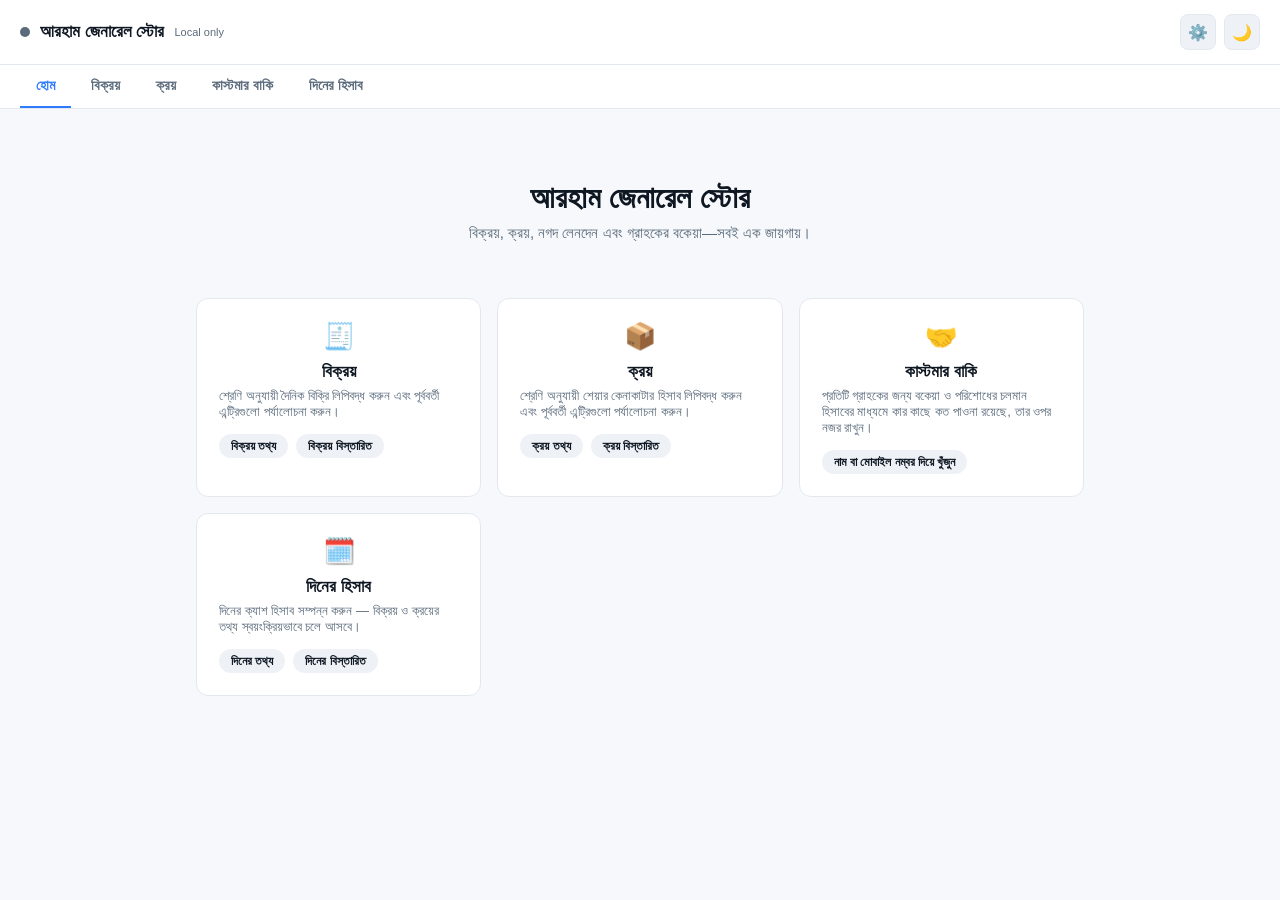
==== commit ac8c4149: "Major Update with landing pages" ====
--- a/index.html
+++ b/index.html
@@ -3,507 +3,19 @@
   <head>
     <meta charset="UTF-8" />
     <meta name="viewport" content="width=device-width, initial-scale=1.0" />
-    <title>Sales Entry</title>
-    <style>
-      :root {
-        --bg: #f6f8fb;
-        --panel: #ffffff;
-        --line: #e3e8ef;
-        --text: #0f1722;
-        --muted: #5b6b7b;
-        --accent: #2f7bff;
-        --accent-dark: #1f5fd1;
-        --green: #13a877;
-        --danger: #e5484d;
-        --chip: #eef2f7;
-        --radius: 12px;
-      }
-      [data-theme="dark"] {
-        --bg: #0f141a;
-        --panel: #161c24;
-        --line: #2a333f;
-        --text: #e8eef5;
-        --muted: #93a1b0;
-        --accent: #4c8dff;
-        --accent-dark: #3a72d6;
-        --green: #13c08a;
-        --danger: #ff5d5d;
-        --chip: #222c38;
-      }
-      * {
-        box-sizing: border-box;
-      }
-      body {
-        margin: 0;
-        background: var(--bg);
-        color: var(--text);
-        font-family:
-          -apple-system, BlinkMacSystemFont, "Segoe UI", Roboto, Helvetica,
-          Arial, sans-serif;
-        min-height: 100vh;
-      }
-      header {
-        position: sticky;
-        top: 0;
-        z-index: 20;
-        background: var(--panel);
-        border-bottom: 1px solid var(--line);
-        display: flex;
-        align-items: center;
-        justify-content: space-between;
-        padding: 14px 20px;
-        gap: 10px;
-        flex-wrap: wrap;
-      }
-      .brand {
-        display: flex;
-        align-items: center;
-        gap: 10px;
-        font-weight: 700;
-        font-size: 17px;
-      }
-      .brand .dot {
-        width: 10px;
-        height: 10px;
-        border-radius: 50%;
-        background: var(--muted);
-        transition: 0.2s;
-      }
-      .brand .dot.synced {
-        background: var(--green);
-      }
-      .brand .dot.error {
-        background: var(--danger);
-      }
-      .syncLabel {
-        font-size: 11px;
-        color: var(--muted);
-        font-weight: 500;
-      }
-      nav {
-        display: flex;
-        gap: 6px;
-      }
-      nav button {
-        border: none;
-        background: transparent;
-        color: var(--muted);
-        padding: 8px 16px;
-        border-radius: 8px;
-        font-size: 14px;
-        font-weight: 600;
-        cursor: pointer;
-        transition: 0.15s;
-      }
-      nav button.active {
-        background: var(--accent);
-        color: #fff;
-      }
-      nav button:not(.active):hover {
-        background: var(--chip);
-        color: var(--text);
-      }
-      .headerRight {
-        display: flex;
-        align-items: center;
-        gap: 8px;
-      }
-      #themeBtn,
-      #settingsBtn {
-        border: 1px solid var(--line);
-        background: var(--chip);
-        color: var(--text);
-        border-radius: 8px;
-        width: 36px;
-        height: 36px;
-        cursor: pointer;
-        font-size: 16px;
-      }
-      main {
-        max-width: 920px;
-        margin: 0 auto;
-        padding: 24px 16px 80px;
-      }
-      .card {
-        background: var(--panel);
-        border: 1px solid var(--line);
-        border-radius: var(--radius);
-        padding: 20px;
-        margin-bottom: 18px;
-      }
-      h2 {
-        margin: 0 0 4px;
-        font-size: 20px;
-      }
-      .sub {
-        color: var(--muted);
-        font-size: 13px;
-        margin-bottom: 18px;
-      }
-      .rowTop {
-        display: flex;
-        gap: 14px;
-        flex-wrap: wrap;
-        margin-bottom: 18px;
-      }
-      .field {
-        flex: 1;
-        min-width: 150px;
-      }
-      .field label {
-        display: block;
-        font-size: 12px;
-        color: var(--muted);
-        margin-bottom: 5px;
-        font-weight: 600;
-      }
-      .field input,
-      .field select {
-        width: 100%;
-        padding: 9px 10px;
-        border-radius: 8px;
-        border: 1px solid var(--line);
-        background: var(--bg);
-        color: var(--text);
-        font-size: 14px;
-      }
-      table {
-        width: 100%;
-        border-collapse: collapse;
-      }
-      thead th {
-        text-align: left;
-        font-size: 12px;
-        color: var(--muted);
-        text-transform: uppercase;
-        letter-spacing: 0.03em;
-        padding: 8px 8px;
-        border-bottom: 1px solid var(--line);
-      }
-      tbody td {
-        padding: 8px 8px;
-        border-bottom: 1px solid var(--line);
-        font-size: 14px;
-        vertical-align: middle;
-      }
-      tbody tr:last-child td {
-        border-bottom: none;
-      }
-      .itemName {
-        display: flex;
-        align-items: center;
-        gap: 10px;
-      }
-      input[type="checkbox"] {
-        width: 17px;
-        height: 17px;
-        accent-color: var(--accent);
-        cursor: pointer;
-      }
-      .qtyAmt {
-        width: 90px;
-        padding: 7px 8px;
-        border-radius: 7px;
-        border: 1px solid var(--line);
-        background: var(--bg);
-        color: var(--text);
-        font-size: 13px;
-      }
-      .itemsTotalRow {
-        display: flex;
-        justify-content: flex-end;
-        gap: 8px;
-        padding: 10px 4px;
-        color: var(--muted);
-        font-size: 13px;
-      }
-      .totalBox {
-        margin-top: 18px;
-        padding: 16px;
-        border-radius: var(--radius);
-        border: 1px solid var(--line);
-        background: var(--chip);
-        display: flex;
-        align-items: center;
-        justify-content: space-between;
-        gap: 16px;
-        flex-wrap: wrap;
-      }
-      .totalBox label {
-        font-weight: 700;
-        font-size: 14px;
-      }
-      .totalBox .hint {
-        font-size: 12px;
-        color: var(--muted);
-        font-weight: 400;
-        margin-top: 2px;
-      }
-      #totalAmount {
-        width: 180px;
-        font-size: 18px;
-        font-weight: 700;
-        padding: 10px 12px;
-        border-radius: 8px;
-        border: 1.5px solid var(--accent);
-        background: var(--panel);
-        color: var(--text);
-      }
-      #totalAmount.err {
-        border-color: var(--danger);
-      }
-      .errMsg {
-        color: var(--danger);
-        font-size: 12px;
-        margin-top: 6px;
-        display: none;
-      }
-      .actions {
-        display: flex;
-        justify-content: flex-end;
-        gap: 10px;
-        margin-top: 18px;
-      }
-      button.primary {
-        background: var(--accent);
-        color: #fff;
-        border: none;
-        padding: 11px 22px;
-        border-radius: 9px;
-        font-size: 14px;
-        font-weight: 700;
-        cursor: pointer;
-        transition: 0.15s;
-      }
-      button.primary:hover {
-        background: var(--accent-dark);
-      }
-      button.ghost {
-        background: transparent;
-        border: 1px solid var(--line);
-        color: var(--text);
-        padding: 11px 18px;
-        border-radius: 9px;
-        font-size: 14px;
-        font-weight: 600;
-        cursor: pointer;
-      }
-      button.ghost:hover {
-        background: var(--chip);
-      }
-      .statGrid {
-        display: flex;
-        gap: 14px;
-        flex-wrap: wrap;
-        margin-bottom: 18px;
-      }
-      .stat {
-        flex: 1;
-        min-width: 150px;
-        background: var(--panel);
-        border: 1px solid var(--line);
-        border-radius: var(--radius);
-        padding: 16px;
-      }
-      .stat .val {
-        font-size: 22px;
-        font-weight: 800;
-      }
-      .stat .lbl {
-        font-size: 12px;
-        color: var(--muted);
-        margin-top: 2px;
-      }
-      .detailsHead {
-        display: flex;
-        justify-content: space-between;
-        align-items: center;
-        flex-wrap: wrap;
-        gap: 10px;
-        margin-bottom: 14px;
-      }
-      .search input {
-        padding: 8px 10px;
-        border-radius: 8px;
-        border: 1px solid var(--line);
-        background: var(--bg);
-        color: var(--text);
-        font-size: 13px;
-        width: 170px;
-      }
-      .detailsHead select,
-      .detailsHead input[type="date"],
-      .detailsHead input[type="month"] {
-        padding: 8px 10px;
-        border-radius: 8px;
-        border: 1px solid var(--line);
-        background: var(--bg);
-        color: var(--text);
-        font-size: 13px;
-      }
-      #dayEndDate[readonly] {
-        background: var(--chip);
-        color: var(--muted);
-        cursor: not-allowed;
-      }
-      .expandRow td {
-        background: var(--bg);
-      }
-      .itemPill {
-        display: inline-block;
-        background: var(--chip);
-        border-radius: 20px;
-        padding: 4px 10px;
-        font-size: 12px;
-        margin: 2px 4px 2px 0;
-        color: var(--text);
-      }
-      .empty {
-        text-align: center;
-        color: var(--muted);
-        padding: 40px 10px;
-        font-size: 14px;
-      }
-      .rowActions {
-        display: flex;
-        gap: 6px;
-      }
-      .iconBtn {
-        border: 1px solid var(--line);
-        background: var(--panel);
-        color: var(--muted);
-        width: 28px;
-        height: 28px;
-        border-radius: 7px;
-        cursor: pointer;
-        font-size: 13px;
-        display: flex;
-        align-items: center;
-        justify-content: center;
-      }
-      .iconBtn:hover {
-        color: var(--danger);
-        border-color: var(--danger);
-      }
-      .expandBtn {
-        background: none;
-        border: none;
-        color: var(--accent);
-        cursor: pointer;
-        font-size: 12px;
-        font-weight: 600;
-      }
-      .toast {
-        position: fixed;
-        bottom: 24px;
-        left: 50%;
-        transform: translateX(-50%) translateY(100px);
-        background: var(--green);
-        color: #fff;
-        padding: 12px 22px;
-        border-radius: 9px;
-        font-size: 14px;
-        font-weight: 600;
-        box-shadow: 0 8px 24px rgba(0, 0, 0, 0.2);
-        transition: transform 0.25s ease;
-        z-index: 50;
-      }
-      .toast.show {
-        transform: translateX(-50%) translateY(0);
-      }
-      .toast.warn {
-        background: var(--danger);
-      }
-      /* modal */
-      .modalBg {
-        position: fixed;
-        inset: 0;
-        background: rgba(0, 0, 0, 0.45);
-        display: none;
-        align-items: center;
-        justify-content: center;
-        z-index: 100;
-        padding: 16px;
-      }
-      .modalBg.show {
-        display: flex;
-      }
-      .modal {
-        background: var(--panel);
-        border: 1px solid var(--line);
-        border-radius: var(--radius);
-        padding: 24px;
-        width: 100%;
-        max-width: 440px;
-      }
-      .modal h3 {
-        margin: 0 0 6px;
-      }
-      .modal .sub {
-        margin-bottom: 16px;
-      }
-      .modal .field {
-        margin-bottom: 14px;
-      }
-      .modalActions {
-        display: flex;
-        justify-content: space-between;
-        gap: 10px;
-        margin-top: 18px;
-        flex-wrap: wrap;
-      }
-      .statusLine {
-        font-size: 12px;
-        margin-top: 10px;
-        padding: 8px 10px;
-        border-radius: 7px;
-        display: none;
-      }
-      .statusLine.ok {
-        display: block;
-        background: rgba(19, 168, 119, 0.12);
-        color: var(--green);
-      }
-      .statusLine.bad {
-        display: block;
-        background: rgba(229, 72, 77, 0.12);
-        color: var(--danger);
-      }
-      @media (max-width: 600px) {
-        .qtyAmt {
-          width: 64px;
-        }
-        .totalBox {
-          flex-direction: column;
-          align-items: stretch;
-        }
-        #totalAmount {
-          width: 100%;
-        }
-      }
-    </style>
+    <title>হোম । আরহাম জেনারেল স্টোর</title>
+    <link rel="stylesheet" href="style.css" />
   </head>
-  <body>
+  <body data-page="home" data-navgroup="home">
     <header>
-      <div class="brand">
-        <span class="dot" id="syncDot"></span> Sales Entry
+      <a
+        href="index.html"
+        class="brand"
+        style="text-decoration: none; color: inherit"
+      >
+        <span class="dot" id="syncDot"></span> আরহাম জেনারেল স্টোর
         <span class="syncLabel" id="syncLabel">Local only</span>
-      </div>
-      <nav>
-        <button id="navInput" class="active" onclick="showPage('input')">
-          Sales Input
-        </button>
-        <button id="navDetails" onclick="showPage('details')">
-          Sales Details
-        </button>
-        <button id="navDayEnd" onclick="showPage('dayend')">Day End</button>
-        <button id="navDailyDetails" onclick="showPage('dailydetails')">
-          Daily Details
-        </button>
-        <button id="navCustomerDue" onclick="showPage('customerdue')">
-          Customer Due
-        </button>
-      </nav>
+      </a>
       <div class="headerRight">
         <button
           id="settingsBtn"
@@ -516,500 +28,94 @@
       </div>
     </header>
 
+    <nav class="mainNav">
+      <a href="index.html" data-navgroup="home">হোম</a>
+      <a href="sales-input.html" data-navgroup="sales">বিক্রয়</a>
+      <a href="purchase-input.html" data-navgroup="purchase">ক্রয়</a>
+      <a href="customer-due.html" data-navgroup="customerdue">কাস্টমার বাকি</a>
+      <a href="day-end.html" data-navgroup="days">দিনের হিসাব</a>
+    </nav>
+
+    <nav class="subNav" id="subNav-sales" style="display: none">
+      <a href="sales-input.html" data-nav="sales-input">বিক্রয় তথ্য</a>
+      <a href="sales-details.html" data-nav="sales-details">বিক্রয় বিস্তারিত</a>
+    </nav>
+    <nav class="subNav" id="subNav-purchase" style="display: none">
+      <a href="purchase-input.html" data-nav="purchase-input">ক্রয় তথ্য</a>
+      <a href="purchase-details.html" data-nav="purchase-details"
+        >ক্রয় বিস্তারিত</a
+      >
+    </nav>
+    <nav class="subNav" id="subNav-days" style="display: none">
+      <a href="day-end.html" data-nav="day-end">দিনের তথ্য</a>
+      <a href="daily-details.html" data-nav="daily-details">দিনের বিস্তারিত</a>
+    </nav>
+
     <main>
-      <!-- SALES INPUT PAGE -->
-      <section id="page-input">
-        <div class="card">
-          <h2>New Sales Entry</h2>
-          <div class="sub">
-            Tick the categories that apply. Qty and Amount per item are optional
-            — but the Total below is required to save.
+      <div class="hero">
+        <h1>আরহাম জেনারেল স্টোর</h1>
+        <p>বিক্রয়, ক্রয়, নগদ লেনদেন এবং গ্রাহকের বকেয়া—সবই এক জায়গায়।</p>
+      </div>
+
+      <div class="tileGrid">
+        <a class="tile" href="sales-input.html">
+          <div class="tileIcon">🧾</div>
+          <h3>বিক্রয়</h3>
+          <p>
+            শ্রেণি অনুযায়ী দৈনিক বিক্রি লিপিবদ্ধ করুন এবং পূর্ববর্তী এন্ট্রিগুলো
+            পর্যালোচনা করুন।
+          </p>
+          <div class="tileLinks">
+            <span>বিক্রয় তথ্য</span>
+            <span>বিক্রয় বিস্তারিত</span>
           </div>
+        </a>
 
-          <div class="rowTop">
-            <div class="field">
-              <label>Date</label>
-              <input type="date" id="entryDate" />
-            </div>
-            <div class="field">
-              <label>Time</label>
-              <input type="time" id="entryTime" />
-            </div>
+        <a class="tile" href="purchase-input.html">
+          <div class="tileIcon">📦</div>
+          <h3>ক্রয়</h3>
+          <p>
+            শ্রেণি অনুযায়ী শেয়ার কেনাকাটার হিসাব লিপিবদ্ধ করুন এবং পূর্ববর্তী
+            এন্ট্রিগুলো পর্যালোচনা করুন।
+          </p>
+          <div class="tileLinks">
+            <span>ক্রয় তথ্য</span>
+            <span>ক্রয় বিস্তারিত</span>
           </div>
+        </a>
 
-          <div class="totalBox">
-            <div>
-              <label for="totalAmount">Total Sales Amount *</label>
-              <div class="hint">
-                Auto-filled from the amounts above — edit it any time. Required
-                to save.
-              </div>
-            </div>
-            <div>
-              <input
-                type="number"
-                id="totalAmount"
-                placeholder="0.00"
-                step="0.01"
-                min="0"
-              />
-            </div>
+        <a class="tile" href="customer-due.html">
+          <div class="tileIcon">🤝</div>
+          <h3>কাস্টমার বাকি</h3>
+          <p>
+            প্রতিটি গ্রাহকের জন্য বকেয়া ও পরিশোধের চলমান হিসাবের মাধ্যমে কার
+            কাছে কত পাওনা রয়েছে, তার ওপর নজর রাখুন।
+          </p>
+          <div class="tileLinks">
+            <span>নাম বা মোবাইল নম্বর দিয়ে খুঁজুন</span>
+          </div>
+        </a>
 
-            <div class="actions">
-              <button class="ghost" onclick="resetForm()">Clear</button>
-              <button class="primary" id="saveBtn" onclick="saveEntry()">
-                Save Entry
-              </button>
-            </div>
+        <a class="tile" href="day-end.html">
+          <div class="tileIcon">🗓️</div>
+          <h3>দিনের হিসাব</h3>
+          <p>
+            দিনের ক্যাশ হিসাব সম্পন্ন করুন — বিক্রয় ও ক্রয়ের তথ্য স্বয়ংক্রিয়ভাবে
+            চলে আসবে।
+          </p>
+          <div class="tileLinks">
+            <span>দিনের তথ্য</span>
+            <span>দিনের বিস্তারিত</span>
           </div>
-          <div class="errMsg" id="totalErr">
-            Total Sales Amount is required and must be greater than 0.
-          </div>
-
-          <table>
-            <thead>
-              <tr>
-                <th style="width: 40px"></th>
-                <th>Item</th>
-                <th style="width: 100px">Qty</th>
-                <th style="width: 110px">Amount</th>
-              </tr>
-            </thead>
-            <tbody id="itemsBody"></tbody>
-          </table>
-          <div class="itemsTotalRow">
-            Items amount entered so far: <strong id="itemsSum">0.00</strong>
-          </div>
-
-          <!-- <div class="totalBox">
-        <div>
-          <label for="totalAmount">Total Sales Amount *</label>
-          <div class="hint">Auto-filled from the amounts above — edit it any time. Required to save.</div>
-        </div>
-        <div>
-          <input type="number" id="totalAmount" placeholder="0.00" step="0.01" min="0">
-        </div>
+        </a>
       </div>
-      <div class="errMsg" id="totalErr">Total Sales Amount is required and must be greater than 0.</div> -->
-
-          <!-- <div class="actions">
-            <button class="ghost" onclick="resetForm()">Clear</button>
-            <button class="primary" id="saveBtn" onclick="saveEntry()">
-              Save Entry
-            </button>
-          </div> -->
-        </div>
-      </section>
-
-      <!-- SALES DETAILS PAGE -->
-      <section id="page-details" style="display: none">
-        <div class="statGrid">
-          <div class="stat">
-            <div class="val" id="statCount">0</div>
-            <div class="lbl">Entries</div>
-          </div>
-          <div class="stat">
-            <div class="val" id="statTotal">0.00</div>
-            <div class="lbl">Total Sales</div>
-          </div>
-          <div class="stat">
-            <div class="val" id="statToday">0.00</div>
-            <div class="lbl">Today's Sales</div>
-          </div>
-        </div>
-
-        <div class="card">
-          <div class="detailsHead">
-            <h2 style="margin: 0">Sales Details</h2>
-            <div style="display: flex; gap: 8px; align-items: center">
-              <button
-                class="ghost"
-                style="padding: 8px 12px; font-size: 13px"
-                onclick="renderDetails()"
-              >
-                ↻ Refresh
-              </button>
-              <div class="search">
-                <input type="date" id="filterDate" onchange="renderDetails()" />
-              </div>
-            </div>
-          </div>
-          <div
-            id="filterTotalRow"
-            class="itemsTotalRow"
-            style="display: none; justify-content: space-between"
-          >
-            <span>Total for <strong id="filterTotalDate"></strong></span>
-            <span
-              ><strong id="filterTotalAmount">0.00</strong> (<span
-                id="filterTotalCount"
-                >0</span
-              >
-              entries)</span
-            >
-          </div>
-          <table>
-            <thead>
-              <tr>
-                <th>Date</th>
-                <th>Time</th>
-                <th>Amount</th>
-                <th></th>
-                <th style="width: 70px"></th>
-              </tr>
-            </thead>
-            <tbody id="detailsBody"></tbody>
-          </table>
-          <div id="emptyState" class="empty" style="display: none">
-            No sales entries yet. Add one from Sales Input.
-          </div>
-        </div>
-      </section>
-
-      <!-- DAY END PAGE -->
-      <section id="page-dayend" style="display: none">
-        <div class="card">
-          <h2>Day End Entry</h2>
-          <div class="sub">
-            Record today's cash position. Date is set automatically.
-          </div>
-
-          <div class="rowTop">
-            <div class="field">
-              <label>Date</label>
-              <input type="text" id="dayEndDate" readonly />
-            </div>
-          </div>
-
-          <div class="rowTop">
-            <div class="field">
-              <label>Opening Cash</label>
-              <input
-                type="number"
-                class="qtyAmt"
-                style="width: 100%"
-                id="openingCash"
-                step="0.01"
-                min="0"
-                placeholder="0.00"
-              />
-            </div>
-            <div class="field">
-              <label>Received from Home</label>
-              <input
-                type="number"
-                class="qtyAmt"
-                style="width: 100%"
-                id="receivedFromHome"
-                step="0.01"
-                min="0"
-                placeholder="0.00"
-              />
-            </div>
-          </div>
-
-          <div class="rowTop">
-            <div class="field">
-              <label>Today's Purchase</label>
-              <input
-                type="number"
-                class="qtyAmt"
-                style="width: 100%"
-                id="todaysPurchase"
-                step="0.01"
-                min="0"
-                placeholder="0.00"
-              />
-            </div>
-            <div class="field">
-              <label>
-                Sales
-                <button
-                  type="button"
-                  class="iconBtn"
-                  style="
-                    width: 20px;
-                    height: 20px;
-                    font-size: 11px;
-                    margin-left: 4px;
-                  "
-                  title="Refresh from Sales Details"
-                  onclick="refreshSalesTotal()"
-                >
-                  ↻
-                </button>
-              </label>
-              <input
-                type="text"
-                class="qtyAmt"
-                style="width: 100%"
-                id="dayEndSales"
-                readonly
-              />
-            </div>
-          </div>
-
-          <div class="totalBox">
-            <div>
-              <label for="closingCash">Closing Cash</label>
-              <div class="hint">Enter the actual cash counted.</div>
-            </div>
-            <div>
-              <input
-                type="number"
-                id="closingCash"
-                placeholder="0.00"
-                step="0.01"
-                min="0"
-              />
-            </div>
-          </div>
-
-          <div class="itemsTotalRow" style="justify-content: space-between">
-            <span
-              >Expected: Opening + Received − Purchase + Sales − Closing =
-              <strong id="paidToHomeDisplay">0.00</strong> (Paid to Home,
-              auto-calculated)</span
-            >
-          </div>
-
-          <div class="actions">
-            <button class="ghost" onclick="resetDayEndForm()">Clear</button>
-            <button class="primary" id="dayEndSaveBtn" onclick="saveDayEnd()">
-              Save Entry
-            </button>
-          </div>
-        </div>
-      </section>
-
-      <!-- DAILY DETAILS PAGE -->
-      <section id="page-dailydetails" style="display: none">
-        <div class="card">
-          <div class="detailsHead">
-            <h2 style="margin: 0">Daily Details</h2>
-            <div
-              style="
-                display: flex;
-                gap: 8px;
-                align-items: center;
-                flex-wrap: wrap;
-              "
-            >
-              <button
-                class="ghost"
-                style="padding: 8px 12px; font-size: 13px"
-                onclick="renderDailyDetails()"
-              >
-                ↻ Refresh
-              </button>
-              <select id="dailyFilterMode" onchange="onFilterModeChange()">
-                <option value="all">All</option>
-                <option value="day">Day</option>
-                <option value="month">Month</option>
-                <option value="custom">Custom range</option>
-              </select>
-              <input
-                type="date"
-                id="dailyFilterDay"
-                style="display: none"
-                onchange="renderDailyDetails()"
-              />
-              <input
-                type="month"
-                id="dailyFilterMonth"
-                style="display: none"
-                onchange="renderDailyDetails()"
-              />
-              <input
-                type="date"
-                id="dailyFilterFrom"
-                style="display: none"
-                onchange="renderDailyDetails()"
-              />
-              <span
-                id="dailyFilterToLabel"
-                style="display: none; font-size: 13px; color: var(--muted)"
-                >to</span
-              >
-              <input
-                type="date"
-                id="dailyFilterTo"
-                style="display: none"
-                onchange="renderDailyDetails()"
-              />
-            </div>
-          </div>
-
-          <div
-            id="dailyTotalRow"
-            class="itemsTotalRow"
-            style="
-              display: none;
-              flex-wrap: wrap;
-              gap: 14px;
-              justify-content: flex-start;
-            "
-          >
-            <span>Opening: <strong id="dtOpening">0.00</strong></span>
-            <span>Received: <strong id="dtReceived">0.00</strong></span>
-            <span>Purchase: <strong id="dtPurchase">0.00</strong></span>
-            <span>Sales: <strong id="dtSales">0.00</strong></span>
-            <span>Closing: <strong id="dtClosing">0.00</strong></span>
-            <span>Paid: <strong id="dtPaid">0.00</strong></span>
-            <span>(<span id="dtCount">0</span> days)</span>
-          </div>
-
-          <table>
-            <thead>
-              <tr>
-                <th>Date</th>
-                <th>Opening</th>
-                <th>Received</th>
-                <th>Purchase</th>
-                <th>Sales</th>
-                <th>Closing</th>
-                <th>Paid</th>
-                <th style="width: 40px"></th>
-              </tr>
-            </thead>
-            <tbody id="dailyDetailsBody"></tbody>
-          </table>
-          <div id="dailyEmptyState" class="empty" style="display: none">
-            No day end entries yet. Add one from Day End.
-          </div>
-        </div>
-      </section>
-
-      <!-- CUSTOMER DUE PAGE -->
-      <section id="page-customerdue" style="display: none">
-        <div class="statGrid">
-          <div class="stat">
-            <div class="val" id="custCount">0</div>
-            <div class="lbl">Customers</div>
-          </div>
-          <div class="stat">
-            <div class="val" id="custTotalDue">0.00</div>
-            <div class="lbl">Total Due</div>
-          </div>
-        </div>
-
-        <div class="card">
-          <h2 id="custFormTitle">Add / Update Customer Due</h2>
-          <div class="sub">
-            Enter the customer's mobile number to find or create them, then
-            optionally log a due or payment adjustment.
-          </div>
-
-          <div class="rowTop">
-            <div class="field">
-              <label>Customer Name</label>
-              <input
-                type="text"
-                id="custName"
-                placeholder="e.g. Karim Hossain"
-              />
-            </div>
-            <div class="field">
-              <label>Mobile Number</label>
-              <input
-                type="text"
-                id="custMobile"
-                placeholder="e.g. 01712345678"
-              />
-            </div>
-          </div>
-
-          <div class="sub" style="margin-top: 4px">
-            Add a due adjustment (optional — leave amount blank to just save the
-            name/notes).
-          </div>
-          <div class="rowTop">
-            <div class="field">
-              <label>Type</label>
-              <select id="custAdjType">
-                <option value="due">বাকির পরিমান</option>
-                <!-- Total Due (customer owes more) -->
-                <option value="paid">নগদ পরিশোধ</option>
-                <!-- Paid (customer paid back) -->
-              </select>
-            </div>
-            <div class="field">
-              <label>Amount</label>
-              <input
-                type="number"
-                id="custAdjAmount"
-                step="0.01"
-                min="0"
-                placeholder="0.00"
-              />
-            </div>
-            <div class="field">
-              <label>Date</label>
-              <input type="date" id="custAdjDate" />
-            </div>
-          </div>
-
-          <div class="rowTop">
-            <div class="field">
-              <label>Notes (optional)</label>
-              <input
-                type="text"
-                id="custNotes"
-                placeholder="e.g. pays every Friday"
-              />
-            </div>
-          </div>
-
-          <div class="errMsg" id="custErr">
-            Customer Name and Mobile Number are required.
-          </div>
-
-          <div class="actions">
-            <button class="ghost" onclick="resetCustomerForm()">Clear</button>
-            <button class="primary" id="custSaveBtn" onclick="saveCustomer()">
-              Save Customer
-            </button>
-          </div>
-        </div>
-
-        <div class="card">
-          <div class="detailsHead">
-            <h2 style="margin: 0">Customer Due List</h2>
-            <div class="search">
-              <input
-                type="text"
-                id="custSearch"
-                placeholder="Search name or mobile"
-                oninput="renderCustomers()"
-                style="width: 220px"
-              />
-            </div>
-          </div>
-          <table>
-            <thead>
-              <tr>
-                <th>Name</th>
-                <th>Mobile</th>
-                <th>Due</th>
-                <th></th>
-                <th style="width: 70px"></th>
-              </tr>
-            </thead>
-            <tbody id="customerBody"></tbody>
-          </table>
-          <div id="customerEmptyState" class="empty" style="display: none">
-            No customers yet. Add one above.
-          </div>
-        </div>
-      </section>
     </main>
 
-    <!-- SETTINGS MODAL -->
     <div class="modalBg" id="settingsModal">
       <div class="modal">
         <h3>Cloud Database (Supabase)</h3>
         <div class="sub">
-          Connect this app to your free Supabase project so Sales Details is
+          Connect this app to your free Supabase project so every page's data is
           stored online and works across devices. Leave blank to keep everything
           on this device only.
         </div>
@@ -1044,1201 +150,12 @@
 
     <div class="toast" id="toast">Saved</div>
 
+    <script src="app.js"></script>
     <script>
-      const CATEGORIES = [
-        "Cigarettes & Tobacco",
-        "Cold Drinks & Beverages",
-        "Ice Cream & Frozen",
-        "Chocolates & Confectionery",
-        "Biscuits & Bakery",
-        "Snacks & Chips",
-        "Rice, Dal & Grains",
-        "Cooking Essentials",
-        "Tea & Coffee",
-        "Dairy & Eggs",
-        "Noodles & Instant Food",
-        "Canned & Packaged Food",
-        "Personal Care",
-        "Household & Cleaning",
-        "Baby Products",
-        "Stationery & Miscellaneous",
-      ];
-
-      const STORE_KEY = "salesEntries";
-      const TABLE = "sales_entries";
-
-      /* ---------- Theme ---------- */
-      function applyTheme(t) {
-        document.documentElement.dataset.theme = t;
-        document.getElementById("themeBtn").textContent =
-          t === "dark" ? "☀️" : "🌙";
-        localStorage.setItem("theme", t);
+      updateSyncDot(isCloudConfigured() ? "ok" : "off");
+      function onCloudReconnect() {
+        updateSyncDot(isCloudConfigured() ? "ok" : "off");
       }
-      function toggleTheme() {
-        applyTheme(
-          document.documentElement.dataset.theme === "dark" ? "light" : "dark",
-        );
-      }
-      applyTheme(
-        localStorage.getItem("theme") ||
-          (matchMedia("(prefers-color-scheme: dark)").matches
-            ? "dark"
-            : "light"),
-      );
-
-      /* ---------- Navigation ---------- */
-      function showPage(page) {
-        document.getElementById("page-input").style.display =
-          page === "input" ? "" : "none";
-        document.getElementById("page-details").style.display =
-          page === "details" ? "" : "none";
-        document.getElementById("page-dayend").style.display =
-          page === "dayend" ? "" : "none";
-        document.getElementById("page-dailydetails").style.display =
-          page === "dailydetails" ? "" : "none";
-        document.getElementById("page-customerdue").style.display =
-          page === "customerdue" ? "" : "none";
-        document
-          .getElementById("navInput")
-          .classList.toggle("active", page === "input");
-        document
-          .getElementById("navDetails")
-          .classList.toggle("active", page === "details");
-        document
-          .getElementById("navDayEnd")
-          .classList.toggle("active", page === "dayend");
-        document
-          .getElementById("navDailyDetails")
-          .classList.toggle("active", page === "dailydetails");
-        document
-          .getElementById("navCustomerDue")
-          .classList.toggle("active", page === "customerdue");
-        if (page === "details") renderDetails();
-        if (page === "dayend") resetDayEndForm();
-        if (page === "dailydetails") renderDailyDetails();
-        if (page === "customerdue") renderCustomers();
-      }
-
-      /* ---------- Cloud config ---------- */
-      function getCloudConfig() {
-        return {
-          url: localStorage.getItem("sbUrl") || "",
-          key: localStorage.getItem("sbKey") || "",
-        };
-      }
-      function isCloudConfigured() {
-        const c = getCloudConfig();
-        return !!(c.url && c.key);
-      }
-      function updateSyncDot(state) {
-        // state: 'off' | 'ok' | 'error'
-        const dot = document.getElementById("syncDot");
-        const label = document.getElementById("syncLabel");
-        dot.classList.remove("synced", "error");
-        if (state === "ok") {
-          dot.classList.add("synced");
-          label.textContent = "Cloud synced";
-        } else if (state === "error") {
-          dot.classList.add("error");
-          label.textContent = "Cloud error — using local";
-        } else {
-          label.textContent = "Local only";
-        }
-      }
-
-      function openSettings() {
-        const c = getCloudConfig();
-        document.getElementById("sbUrl").value = c.url;
-        document.getElementById("sbKey").value = c.key;
-        document.getElementById("sbStatus").className = "statusLine";
-        document.getElementById("sbStatus").textContent = "";
-        document.getElementById("settingsModal").classList.add("show");
-      }
-      function closeSettings() {
-        document.getElementById("settingsModal").classList.remove("show");
-      }
-      async function saveCloudSettings() {
-        const url = "https://tbboptkqgegrlugmcpgx.supabase.co";
-        // .getElementById("sbUrl")
-        // .value.trim()
-        // .replace(/\/+$/, "");
-        const key =
-          "eyJhbGciOiJIUzI1NiIsInR5cCI6IkpXVCJ9.eyJpc3MiOiJzdXBhYmFzZSIsInJlZiI6InRiYm9wdGtxZ2Vncmx1Z21jcGd4Iiwicm9sZSI6ImFub24iLCJpYXQiOjE3ODg0OTA5MjUsImV4cCI6MjEwNDA2NjkyNX0.w5fcAg0J9dHeHq6AhrYe90Jn9Np7zhENp3WztexP7b8";
-        const statusEl = document.getElementById("sbStatus");
-
-        // const url = document
-        //   .getElementById("sbUrl")
-        //   .value.trim()
-        //   .replace(/\/+$/, "");
-        // const key = document.getElementById("sbKey").value.trim();
-        // const statusEl = document.getElementById("sbStatus");
-
-        if (!url || !key) {
-          statusEl.className = "statusLine bad";
-          statusEl.textContent =
-            "Please enter both the Project URL and the anon key.";
-          return;
-        }
-
-        statusEl.className = "statusLine";
-        statusEl.textContent = "";
-
-        localStorage.setItem("sbUrl", url);
-        localStorage.setItem("sbKey", key);
-
-        try {
-          const res = await fetch(`${url}/rest/v1/${TABLE}?select=id&limit=1`, {
-            headers: { apikey: key, Authorization: `Bearer ${key}` },
-          });
-          if (!res.ok) throw new Error("HTTP " + res.status);
-          statusEl.className = "statusLine ok";
-          statusEl.textContent = "Connected! Cloud sync is on.";
-          updateSyncDot("ok");
-          setTimeout(() => {
-            closeSettings();
-            renderDetails();
-          }, 900);
-        } catch (err) {
-          statusEl.className = "statusLine bad";
-          statusEl.textContent =
-            "Couldn't reach that table (" +
-            err.message +
-            "). Check the URL/key, and make sure you ran the table-creation SQL in Supabase.";
-          updateSyncDot("error");
-        }
-      }
-      function disconnectCloud() {
-        localStorage.removeItem("sbUrl");
-        localStorage.removeItem("sbKey");
-        updateSyncDot("off");
-        closeSettings();
-        renderDetails();
-        showToast("Disconnected — back to local only");
-      }
-
-      /* ---------- DB mapping ---------- */
-      function toDB(entry) {
-        return {
-          id: entry.id,
-          entry_date: entry.date,
-          entry_time: entry.time,
-          total: entry.total,
-          items: entry.items,
-        };
-      }
-      function fromDB(row) {
-        return {
-          id: row.id,
-          date: row.entry_date,
-          time: row.entry_time,
-          total: Number(row.total),
-          items: row.items || [],
-        };
-      }
-
-      /* ---------- Local storage ---------- */
-      function loadLocalEntries() {
-        try {
-          return JSON.parse(localStorage.getItem(STORE_KEY)) || [];
-        } catch (e) {
-          return [];
-        }
-      }
-      function saveLocalEntries(list) {
-        localStorage.setItem(STORE_KEY, JSON.stringify(list));
-      }
-
-      /* ---------- Cloud calls ---------- */
-      async function cloudFetchEntries() {
-        const { url, key } = getCloudConfig();
-        const res = await fetch(
-          `${url}/rest/v1/${TABLE}?select=*&order=entry_date.desc,entry_time.desc`,
-          {
-            headers: { apikey: key, Authorization: `Bearer ${key}` },
-          },
-        );
-        if (!res.ok) throw new Error("HTTP " + res.status);
-        const rows = await res.json();
-        return rows.map(fromDB);
-      }
-      async function cloudUpsertEntry(entry) {
-        const { url, key } = getCloudConfig();
-        const res = await fetch(`${url}/rest/v1/${TABLE}?on_conflict=id`, {
-          method: "POST",
-          headers: {
-            apikey: key,
-            Authorization: `Bearer ${key}`,
-            "Content-Type": "application/json",
-            Prefer: "resolution=merge-duplicates,return=representation",
-          },
-          body: JSON.stringify([toDB(entry)]),
-        });
-        if (!res.ok) throw new Error("HTTP " + res.status);
-      }
-      async function cloudDeleteEntry(id) {
-        const { url, key } = getCloudConfig();
-        const res = await fetch(
-          `${url}/rest/v1/${TABLE}?id=eq.${encodeURIComponent(id)}`,
-          {
-            method: "DELETE",
-            headers: { apikey: key, Authorization: `Bearer ${key}` },
-          },
-        );
-        if (!res.ok) throw new Error("HTTP " + res.status);
-      }
-
-      /* ---------- Build item rows ---------- */
-      function buildItemsTable() {
-        const body = document.getElementById("itemsBody");
-        body.innerHTML = "";
-        CATEGORIES.forEach((name, i) => {
-          const tr = document.createElement("tr");
-          tr.innerHTML = `
-      <td><input type="checkbox" data-idx="${i}" class="chkItem"></td>
-      <td class="itemName">${name}</td>
-      <td><input type="number" class="qtyAmt qtyInput" data-idx="${i}" min="0" placeholder="—"></td>
-      <td><input type="number" class="qtyAmt amtInput" data-idx="${i}" min="0" step="0.01" placeholder="—"></td>
-    `;
-          body.appendChild(tr);
-        });
-        body
-          .querySelectorAll(".amtInput")
-          .forEach((inp) => inp.addEventListener("input", onAmountEdit));
-        body
-          .querySelectorAll(".qtyInput, .amtInput")
-          .forEach((inp) => inp.addEventListener("input", autoCheck));
-      }
-
-      function autoCheck(e) {
-        const idx = e.target.dataset.idx;
-        const qty = document.querySelector(
-          `.qtyInput[data-idx="${idx}"]`,
-        ).value;
-        const amt = document.querySelector(
-          `.amtInput[data-idx="${idx}"]`,
-        ).value;
-        const chk = document.querySelector(`.chkItem[data-idx="${idx}"]`);
-        if (qty !== "" || amt !== "") chk.checked = true;
-      }
-
-      let totalManuallyEdited = false;
-
-      function onAmountEdit() {
-        recalcItemsSum();
-        if (!totalManuallyEdited) {
-          document.getElementById("totalAmount").value =
-            document.getElementById("itemsSum").textContent;
-        }
-      }
-
-      function recalcItemsSum() {
-        let sum = 0;
-        document.querySelectorAll(".amtInput").forEach((inp) => {
-          const v = parseFloat(inp.value);
-          if (!isNaN(v)) sum += v;
-        });
-        document.getElementById("itemsSum").textContent = sum.toFixed(2);
-        return sum;
-      }
-
-      document.getElementById("totalAmount").addEventListener("input", () => {
-        totalManuallyEdited = true;
-        clearTotalError();
-      });
-
-      function clearTotalError() {
-        document.getElementById("totalAmount").classList.remove("err");
-        document.getElementById("totalErr").style.display = "none";
-      }
-
-      /* ---------- Defaults ---------- */
-      function setDefaultDateTime() {
-        const now = new Date();
-        document.getElementById("entryDate").value = now
-          .toISOString()
-          .slice(0, 10);
-        document.getElementById("entryTime").value = now
-          .toTimeString()
-          .slice(0, 5);
-      }
-
-      function resetForm() {
-        buildItemsTable();
-        setDefaultDateTime();
-        document.getElementById("totalAmount").value = "";
-        totalManuallyEdited = false;
-        recalcItemsSum();
-        clearTotalError();
-      }
-
-      /* ---------- Save ---------- */
-      async function saveEntry() {
-        const totalInput = document.getElementById("totalAmount");
-        const total = parseFloat(totalInput.value);
-
-        if (isNaN(total) || total <= 0) {
-          totalInput.classList.add("err");
-          document.getElementById("totalErr").style.display = "block";
-          totalInput.focus();
-          return;
-        }
-
-        const items = [];
-        CATEGORIES.forEach((name, i) => {
-          const checked = document.querySelector(
-            `.chkItem[data-idx="${i}"]`,
-          ).checked;
-          const qtyVal = document.querySelector(
-            `.qtyInput[data-idx="${i}"]`,
-          ).value;
-          const amtVal = document.querySelector(
-            `.amtInput[data-idx="${i}"]`,
-          ).value;
-          if (checked || qtyVal !== "" || amtVal !== "") {
-            items.push({
-              name,
-              qty: qtyVal === "" ? null : Number(qtyVal),
-              amount: amtVal === "" ? null : Number(amtVal),
-            });
-          }
-        });
-
-        const date = document.getElementById("entryDate").value;
-        const time = document.getElementById("entryTime").value;
-
-        const entry = {
-          id: "e_" + Date.now(),
-          date,
-          time,
-          total: Math.round(total * 100) / 100,
-          items,
-        };
-
-        // always keep a local copy
-        const local = loadLocalEntries();
-        local.push(entry);
-        saveLocalEntries(local);
-
-        const saveBtn = document.getElementById("saveBtn");
-
-        if (isCloudConfigured()) {
-          saveBtn.textContent = "Saving...";
-          saveBtn.disabled = true;
-          try {
-            await cloudUpsertEntry(entry);
-            updateSyncDot("ok");
-            showToast("Sales entry saved to cloud");
-          } catch (err) {
-            updateSyncDot("error");
-            showToast("Saved locally — cloud sync failed", true);
-          }
-          saveBtn.textContent = "Save Entry";
-          saveBtn.disabled = false;
-        } else {
-          showToast("Sales entry saved");
-        }
-
-        resetForm();
-      }
-
-      /* ---------- Details page ---------- */
-      async function renderDetails() {
-        let entries;
-        if (isCloudConfigured()) {
-          try {
-            entries = await cloudFetchEntries();
-            saveLocalEntries(entries); // keep local cache in sync as a fallback
-            updateSyncDot("ok");
-          } catch (err) {
-            updateSyncDot("error");
-            entries = loadLocalEntries();
-          }
-        } else {
-          updateSyncDot("off");
-          entries = loadLocalEntries();
-        }
-
-        entries = entries
-          .slice()
-          .sort((a, b) => (b.date + b.time).localeCompare(a.date + a.time));
-        const filterDate = document.getElementById("filterDate").value;
-        const filtered = filterDate
-          ? entries.filter((e) => e.date === filterDate)
-          : entries;
-
-        const filterTotalRow = document.getElementById("filterTotalRow");
-        if (filterDate) {
-          const sum = filtered.reduce((s, e) => s + e.total, 0);
-          document.getElementById("filterTotalDate").textContent =
-            formatDate(filterDate);
-          document.getElementById("filterTotalAmount").textContent =
-            sum.toFixed(2);
-          document.getElementById("filterTotalCount").textContent =
-            filtered.length;
-          filterTotalRow.style.display = "flex";
-        } else {
-          filterTotalRow.style.display = "none";
-        }
-
-        const body = document.getElementById("detailsBody");
-        body.innerHTML = "";
-        document.getElementById("emptyState").style.display = filtered.length
-          ? "none"
-          : "block";
-
-        filtered.forEach((e) => {
-          const tr = document.createElement("tr");
-          tr.innerHTML = `
-      <td>${formatDate(e.date)}</td>
-      <td>${e.time || "—"}</td>
-      <td><strong>${e.total.toFixed(2)}</strong></td>
-      <td>${e.items && e.items.length ? `<button class="expandBtn" onclick="toggleExpand('${e.id}')">Items (${e.items.length})</button>` : ""}</td>
-    `;
-
-          // <td class="rowActions"><button class="iconBtn" title="Delete" onclick="deleteEntry('${e.id}')">✕</button></td>
-          body.appendChild(tr);
-
-          if (e.items && e.items.length) {
-            const exTr = document.createElement("tr");
-            exTr.className = "expandRow";
-            exTr.id = "expand_" + e.id;
-            exTr.style.display = "none";
-            exTr.innerHTML = `<td colspan="5">${e.items.map((it) => `<span class="itemPill">${it.name}${it.qty != null ? " · Qty " + it.qty : ""}${it.amount != null ? " · " + it.amount.toFixed(2) : ""}</span>`).join("")}</td>`;
-            body.appendChild(exTr);
-          }
-        });
-
-        document.getElementById("statCount").textContent = entries.length;
-        document.getElementById("statTotal").textContent = entries
-          .reduce((s, e) => s + e.total, 0)
-          .toFixed(2);
-        const todayStr = new Date().toISOString().slice(0, 10);
-        document.getElementById("statToday").textContent = entries
-          .filter((e) => e.date === todayStr)
-          .reduce((s, e) => s + e.total, 0)
-          .toFixed(2);
-      }
-
-      function toggleExpand(id) {
-        const row = document.getElementById("expand_" + id);
-        row.style.display = row.style.display === "none" ? "" : "none";
-      }
-
-      async function deleteEntry(id) {
-        if (!confirm("Delete this sales entry?")) return;
-
-        const local = loadLocalEntries().filter((e) => e.id !== id);
-        saveLocalEntries(local);
-
-        if (isCloudConfigured()) {
-          try {
-            await cloudDeleteEntry(id);
-            updateSyncDot("ok");
-          } catch (err) {
-            updateSyncDot("error");
-            showToast("Deleted locally — cloud delete failed", true);
-            renderDetails();
-            return;
-          }
-        }
-        renderDetails();
-        showToast("Entry deleted");
-      }
-
-      function formatDate(iso) {
-        if (!iso) return "—";
-        const d = new Date(iso + "T00:00:00");
-        return d.toLocaleDateString(undefined, {
-          year: "numeric",
-          month: "short",
-          day: "numeric",
-        });
-      }
-
-      /* ---------- Day End: DB mapping ---------- */
-      const STORE_KEY2 = "dayEndEntries";
-      const TABLE2 = "day_end_entries";
-
-      function toDB2(e) {
-        return {
-          id: e.id,
-          entry_date: e.date,
-          opening_cash: e.opening,
-          received_from_home: e.received,
-          todays_purchase: e.purchase,
-          sales: e.sales,
-          closing_cash: e.closing,
-          paid_to_home: e.paid,
-        };
-      }
-      function fromDB2(row) {
-        return {
-          id: row.id,
-          date: row.entry_date,
-          opening: Number(row.opening_cash) || 0,
-          received: Number(row.received_from_home) || 0,
-          purchase: Number(row.todays_purchase) || 0,
-          sales: Number(row.sales) || 0,
-          closing: Number(row.closing_cash) || 0,
-          paid: Number(row.paid_to_home) || 0,
-        };
-      }
-      function loadLocalEntries2() {
-        try {
-          return JSON.parse(localStorage.getItem(STORE_KEY2)) || [];
-        } catch (e) {
-          return [];
-        }
-      }
-      function saveLocalEntries2(list) {
-        localStorage.setItem(STORE_KEY2, JSON.stringify(list));
-      }
-      async function cloudFetchEntries2() {
-        const { url, key } = getCloudConfig();
-        const res = await fetch(
-          `${url}/rest/v1/${TABLE2}?select=*&order=entry_date.desc`,
-          { headers: { apikey: key, Authorization: `Bearer ${key}` } },
-        );
-        if (!res.ok) throw new Error("HTTP " + res.status);
-        const rows = await res.json();
-        return rows.map(fromDB2);
-      }
-      async function cloudUpsertEntry2(entry) {
-        const { url, key } = getCloudConfig();
-        const res = await fetch(`${url}/rest/v1/${TABLE2}?on_conflict=id`, {
-          method: "POST",
-          headers: {
-            apikey: key,
-            Authorization: `Bearer ${key}`,
-            "Content-Type": "application/json",
-            Prefer: "resolution=merge-duplicates,return=representation",
-          },
-          body: JSON.stringify([toDB2(entry)]),
-        });
-        if (!res.ok) throw new Error("HTTP " + res.status);
-      }
-      async function cloudDeleteEntry2(id) {
-        const { url, key } = getCloudConfig();
-        const res = await fetch(
-          `${url}/rest/v1/${TABLE2}?id=eq.${encodeURIComponent(id)}`,
-          {
-            method: "DELETE",
-            headers: { apikey: key, Authorization: `Bearer ${key}` },
-          },
-        );
-        if (!res.ok) throw new Error("HTTP " + res.status);
-      }
-
-      /* ---------- Day End: form ---------- */
-      function todayISO() {
-        return new Date().toISOString().slice(0, 10);
-      }
-
-      async function fetchSalesTotalForDate(iso) {
-        let entries;
-        if (isCloudConfigured()) {
-          try {
-            entries = await cloudFetchEntries();
-            saveLocalEntries(entries);
-            updateSyncDot("ok");
-          } catch (err) {
-            updateSyncDot("error");
-            entries = loadLocalEntries();
-          }
-        } else {
-          entries = loadLocalEntries();
-        }
-        return entries
-          .filter((e) => e.date === iso)
-          .reduce((s, e) => s + e.total, 0);
-      }
-
-      function recalcPaidToHome() {
-        const opening =
-          parseFloat(document.getElementById("openingCash").value) || 0;
-        const received =
-          parseFloat(document.getElementById("receivedFromHome").value) || 0;
-        const purchase =
-          parseFloat(document.getElementById("todaysPurchase").value) || 0;
-        const sales =
-          parseFloat(document.getElementById("dayEndSales").dataset.value) || 0;
-        const closing =
-          parseFloat(document.getElementById("closingCash").value) || 0;
-        const paid = opening + received - purchase + sales - closing;
-        document.getElementById("paidToHomeDisplay").textContent =
-          paid.toFixed(2);
-        return paid;
-      }
-
-      async function refreshSalesTotal() {
-        const iso =
-          document.getElementById("dayEndDate").dataset.iso || todayISO();
-        const salesField = document.getElementById("dayEndSales");
-        salesField.value = "Loading...";
-        const sales = await fetchSalesTotalForDate(iso);
-        salesField.dataset.value = sales;
-        salesField.value = sales.toFixed(2);
-        recalcPaidToHome();
-      }
-
-      async function resetDayEndForm() {
-        const iso = todayISO();
-        const dateInput = document.getElementById("dayEndDate");
-        dateInput.value = formatDate(iso);
-        dateInput.dataset.iso = iso;
-
-        document.getElementById("receivedFromHome").value = "";
-        document.getElementById("todaysPurchase").value = "";
-        document.getElementById("closingCash").value = "";
-
-        // auto-fill opening cash from the most recent saved entry's closing cash
-        const local = loadLocalEntries2()
-          .slice()
-          .sort((a, b) => b.date.localeCompare(a.date));
-        const mostRecent = local.find((e) => e.date !== iso);
-        document.getElementById("openingCash").value = mostRecent
-          ? mostRecent.closing
-          : "";
-
-        await refreshSalesTotal();
-      }
-
-      [
-        "openingCash",
-        "receivedFromHome",
-        "todaysPurchase",
-        "closingCash",
-      ].forEach((id) => {
-        document.getElementById(id).addEventListener("input", recalcPaidToHome);
-      });
-
-      async function saveDayEnd() {
-        const iso =
-          document.getElementById("dayEndDate").dataset.iso || todayISO();
-        const paid = recalcPaidToHome();
-        const entry = {
-          id: "d_" + iso,
-          date: iso,
-          opening:
-            parseFloat(document.getElementById("openingCash").value) || 0,
-          received:
-            parseFloat(document.getElementById("receivedFromHome").value) || 0,
-          purchase:
-            parseFloat(document.getElementById("todaysPurchase").value) || 0,
-          sales:
-            parseFloat(document.getElementById("dayEndSales").dataset.value) ||
-            0,
-          closing:
-            parseFloat(document.getElementById("closingCash").value) || 0,
-          paid: Math.round(paid * 100) / 100,
-        };
-
-        const local = loadLocalEntries2().filter((e) => e.id !== entry.id);
-        local.push(entry);
-        saveLocalEntries2(local);
-
-        const btn = document.getElementById("dayEndSaveBtn");
-        if (isCloudConfigured()) {
-          btn.textContent = "Saving...";
-          btn.disabled = true;
-          try {
-            await cloudUpsertEntry2(entry);
-            updateSyncDot("ok");
-            showToast("Day end entry saved to cloud");
-          } catch (err) {
-            updateSyncDot("error");
-            showToast("Saved locally — cloud sync failed", true);
-          }
-          btn.textContent = "Save Entry";
-          btn.disabled = false;
-        } else {
-          showToast("Day end entry saved");
-        }
-
-        resetDayEndForm();
-      }
-
-      /* ---------- Daily Details: filter + list ---------- */
-      function onFilterModeChange() {
-        const mode = document.getElementById("dailyFilterMode").value;
-        document.getElementById("dailyFilterDay").style.display =
-          mode === "day" ? "" : "none";
-        document.getElementById("dailyFilterMonth").style.display =
-          mode === "month" ? "" : "none";
-        document.getElementById("dailyFilterFrom").style.display =
-          mode === "custom" ? "" : "none";
-        document.getElementById("dailyFilterToLabel").style.display =
-          mode === "custom" ? "" : "none";
-        document.getElementById("dailyFilterTo").style.display =
-          mode === "custom" ? "" : "none";
-        renderDailyDetails();
-      }
-
-      async function renderDailyDetails() {
-        let entries;
-        if (isCloudConfigured()) {
-          try {
-            entries = await cloudFetchEntries2();
-            saveLocalEntries2(entries);
-            updateSyncDot("ok");
-          } catch (err) {
-            updateSyncDot("error");
-            entries = loadLocalEntries2();
-          }
-        } else {
-          updateSyncDot("off");
-          entries = loadLocalEntries2();
-        }
-
-        entries = entries.slice().sort((a, b) => b.date.localeCompare(a.date));
-
-        const mode = document.getElementById("dailyFilterMode").value;
-        let filtered = entries;
-        if (mode === "day") {
-          const d = document.getElementById("dailyFilterDay").value;
-          filtered = d ? entries.filter((e) => e.date === d) : entries;
-        } else if (mode === "month") {
-          const m = document.getElementById("dailyFilterMonth").value;
-          filtered = m
-            ? entries.filter((e) => e.date.slice(0, 7) === m)
-            : entries;
-        } else if (mode === "custom") {
-          const from = document.getElementById("dailyFilterFrom").value;
-          const to = document.getElementById("dailyFilterTo").value;
-          filtered = entries.filter(
-            (e) => (!from || e.date >= from) && (!to || e.date <= to),
-          );
-        }
-
-        const body = document.getElementById("dailyDetailsBody");
-        body.innerHTML = "";
-        document.getElementById("dailyEmptyState").style.display =
-          filtered.length ? "none" : "block";
-
-        filtered.forEach((e) => {
-          const tr = document.createElement("tr");
-          tr.innerHTML = `
-      <td>${formatDate(e.date)}</td>
-      <td>${e.opening.toFixed(2)}</td>
-      <td>${e.received.toFixed(2)}</td>
-      <td>${e.purchase.toFixed(2)}</td>
-      <td>${e.sales.toFixed(2)}</td>
-      <td><strong>${e.closing.toFixed(2)}</strong></td>
-      <td>${e.paid.toFixed(2)}</td>
-    `;
-          // <td><button class="iconBtn" title="Delete" onclick="deleteDayEnd('${e.id}')">✕</button></td>
-          body.appendChild(tr);
-        });
-
-        const sum = (key) => filtered.reduce((s, e) => s + e[key], 0);
-        document.getElementById("dtOpening").textContent =
-          sum("opening").toFixed(2);
-        document.getElementById("dtReceived").textContent =
-          sum("received").toFixed(2);
-        document.getElementById("dtPurchase").textContent =
-          sum("purchase").toFixed(2);
-        document.getElementById("dtSales").textContent =
-          sum("sales").toFixed(2);
-        document.getElementById("dtClosing").textContent =
-          sum("closing").toFixed(2);
-        document.getElementById("dtPaid").textContent = sum("paid").toFixed(2);
-        document.getElementById("dtCount").textContent = filtered.length;
-        document.getElementById("dailyTotalRow").style.display = filtered.length
-          ? "flex"
-          : "none";
-      }
-
-      async function deleteDayEnd(id) {
-        if (!confirm("Delete this day end entry?")) return;
-
-        const local = loadLocalEntries2().filter((e) => e.id !== id);
-        saveLocalEntries2(local);
-
-        if (isCloudConfigured()) {
-          try {
-            await cloudDeleteEntry2(id);
-            updateSyncDot("ok");
-          } catch (err) {
-            updateSyncDot("error");
-            showToast("Deleted locally — cloud delete failed", true);
-            renderDailyDetails();
-            return;
-          }
-        }
-        renderDailyDetails();
-        showToast("Entry deleted");
-      }
-
-      /* ---------- Customer Due: DB mapping ---------- */
-      const STORE_KEY3 = "customerDues";
-      const TABLE3 = "customer_dues";
-      let customersCache = [];
-      let editingCustomerId = null;
-
-      function calcDue(adjustments) {
-        return adjustments.reduce(
-          (s, a) => s + (a.type === "paid" ? -a.amount : a.amount),
-          0,
-        );
-      }
-
-      function normalizeCustomer(raw) {
-        let adjustments = Array.isArray(raw.adjustments) ? raw.adjustments : [];
-        if (!adjustments.length && raw.due) {
-          // migrate a legacy single-balance record into one ledger line
-          adjustments = [
-            {
-              type: "due",
-              amount: Number(raw.due) || 0,
-              date: raw.updated || todayISO(),
-            },
-          ];
-        }
-        return {
-          id: raw.id,
-          name: raw.name,
-          mobile: raw.mobile,
-          notes: raw.notes || "",
-          adjustments,
-          due: Math.round(calcDue(adjustments) * 100) / 100,
-          updated: raw.updated,
-        };
-      }
-
-      function toDB3(e) {
-        return {
-          id: e.id,
-          name: e.name,
-          mobile: e.mobile,
-          due: e.due,
-          notes: e.notes,
-          adjustments: e.adjustments,
-          updated_date: e.updated,
-        };
-      }
-      function fromDB3(row) {
-        return normalizeCustomer({
-          id: row.id,
-          name: row.name,
-          mobile: row.mobile,
-          due: row.due,
-          notes: row.notes || "",
-          adjustments: row.adjustments,
-          updated: row.updated_date,
-        });
-      }
-      function loadLocalEntries3() {
-        try {
-          const list = JSON.parse(localStorage.getItem(STORE_KEY3)) || [];
-          return list.map(normalizeCustomer);
-        } catch (e) {
-          return [];
-        }
-      }
-      function saveLocalEntries3(list) {
-        localStorage.setItem(STORE_KEY3, JSON.stringify(list));
-      }
-      async function cloudFetchEntries3() {
-        const { url, key } = getCloudConfig();
-        const res = await fetch(`${url}/rest/v1/${TABLE3}?select=*`, {
-          headers: { apikey: key, Authorization: `Bearer ${key}` },
-        });
-        if (!res.ok) throw new Error("HTTP " + res.status);
-        const rows = await res.json();
-        return rows.map(fromDB3);
-      }
-      async function cloudUpsertEntry3(entry) {
-        const { url, key } = getCloudConfig();
-        const res = await fetch(`${url}/rest/v1/${TABLE3}?on_conflict=id`, {
-          method: "POST",
-          headers: {
-            apikey: key,
-            Authorization: `Bearer ${key}`,
-            "Content-Type": "application/json",
-            Prefer: "resolution=merge-duplicates,return=representation",
-          },
-          body: JSON.stringify([toDB3(entry)]),
-        });
-        if (!res.ok) throw new Error("HTTP " + res.status);
-      }
-      async function cloudDeleteEntry3(id) {
-        const { url, key } = getCloudConfig();
-        const res = await fetch(
-          `${url}/rest/v1/${TABLE3}?id=eq.${encodeURIComponent(id)}`,
-          {
-            method: "DELETE",
-            headers: { apikey: key, Authorization: `Bearer ${key}` },
-          },
-        );
-        if (!res.ok) throw new Error("HTTP " + res.status);
-      }
-
-      /* ---------- Customer Due: form + list ---------- */
-      function formatShortDate(iso) {
-        if (!iso) return "—";
-        const d = new Date(iso + "T00:00:00");
-        const day = String(d.getDate()).padStart(2, "0");
-        const month = d.toLocaleString("en-US", { month: "short" });
-        const year = String(d.getFullYear()).slice(-2);
-        return `${day}-${month}-${year}`;
-      }
-
-      function clearCustomerError() {
-        document.getElementById("custErr").style.display = "none";
-      }
-
-      function resetCustomerForm() {
-        editingCustomerId = null;
-        document.getElementById("custFormTitle").textContent =
-          "Add / Update Customer Due";
-        document.getElementById("custName").value = "";
-        document.getElementById("custMobile").value = "";
-        document.getElementById("custAdjType").value = "due";
-        document.getElementById("custAdjAmount").value = "";
-        document.getElementById("custAdjDate").value = todayISO();
-        document.getElementById("custNotes").value = "";
-        clearCustomerError();
-      }
-
-      async function saveCustomer() {
-        const name = document.getElementById("custName").value.trim();
-        const mobile = document.getElementById("custMobile").value.trim();
-        const notes = document.getElementById("custNotes").value.trim();
-        const adjType = document.getElementById("custAdjType").value;
-        const adjAmount =
-          parseFloat(document.getElementById("custAdjAmount").value) || 0;
-        const adjDate =
-          document.getElementById("custAdjDate").value || todayISO();
-
-        if (!name || !mobile) {
-          document.getElementById("custErr").style.display = "block";
-          return;
-        }
-        clearCustomerError();
-
-        const id = "c_" + mobile.replace(/\s+/g, "");
-        const existing = customersCache.find((e) => e.id === id);
-        const adjustments = existing ? existing.adjustments.slice() : [];
-
-        if (adjAmount > 0) {
-          adjustments.push({
-            type: adjType,
-            amount: Math.round(adjAmount * 100) / 100,
-            date: adjDate,
-          });
-        }
-
-        const entry = normalizeCustomer({
-          id,
-          name,
-          mobile,
-          notes,
-          adjustments,
-          updated:
-            adjAmount > 0 ? adjDate : existing ? existing.updated : todayISO(),
-        });
-
-        const local = loadLocalEntries3().filter((e) => e.id !== entry.id);
-        local.push(entry);
-        saveLocalEntries3(local);
-
-        const btn = document.getElementById("custSaveBtn");
-        if (isCloudConfigured()) {
-          btn.textContent = "Saving...";
-          btn.disabled = true;
-          try {
-            await cloudUpsertEntry3(entry);
-            updateSyncDot("ok");
-            showToast("Customer saved to cloud");
-          } catch (err) {
-            updateSyncDot("error");
-            showToast("Saved locally — cloud sync failed", true);
-          }
-          btn.textContent = "Save Customer";
-          btn.disabled = false;
-        } else {
-          showToast("Customer saved");
-        }
-
-        resetCustomerForm();
-        renderCustomers();
-      }
-
-      function editCustomer(id) {
-        const c = customersCache.find((e) => e.id === id);
-        if (!c) return;
-        editingCustomerId = c.id;
-        document.getElementById("custFormTitle").textContent =
-          "Editing " + c.name;
-        document.getElementById("custName").value = c.name;
-        document.getElementById("custMobile").value = c.mobile;
-        document.getElementById("custAdjType").value = "due";
-        document.getElementById("custAdjAmount").value = "";
-        document.getElementById("custAdjDate").value = todayISO();
-        document.getElementById("custNotes").value = c.notes || "";
-        clearCustomerError();
-        document
-          .getElementById("custName")
-          .scrollIntoView({ behavior: "smooth", block: "center" });
-      }
-
-      async function deleteCustomer(id) {
-        if (!confirm("Delete this customer and their whole ledger?")) return;
-
-        const local = loadLocalEntries3().filter((e) => e.id !== id);
-        saveLocalEntries3(local);
-
-        if (isCloudConfigured()) {
-          try {
-            await cloudDeleteEntry3(id);
-            updateSyncDot("ok");
-          } catch (err) {
-            updateSyncDot("error");
-            showToast("Deleted locally — cloud delete failed", true);
-            renderCustomers();
-            return;
-          }
-        }
-        if (editingCustomerId === id) resetCustomerForm();
-        renderCustomers();
-        showToast("Customer deleted");
-      }
-
-      async function deleteAdjustment(id, idx) {
-        if (!confirm("Delete this ledger entry?")) return;
-
-        const local = loadLocalEntries3();
-        const i = local.findIndex((e) => e.id === id);
-        if (i < 0) return;
-        local[i].adjustments.splice(idx, 1);
-        local[i] = normalizeCustomer(local[i]);
-        saveLocalEntries3(local);
-
-        if (isCloudConfigured()) {
-          try {
-            await cloudUpsertEntry3(local[i]);
-            updateSyncDot("ok");
-          } catch (err) {
-            updateSyncDot("error");
-            showToast("Deleted locally — cloud sync failed", true);
-            renderCustomers();
-            return;
-          }
-        }
-        renderCustomers();
-        showToast("Ledger entry deleted");
-      }
-
-      function toggleCustExpand(id) {
-        const row = document.getElementById("custExpand_" + id);
-        row.style.display = row.style.display === "none" ? "" : "none";
-      }
-
-      async function renderCustomers() {
-        let entries;
-        if (isCloudConfigured()) {
-          try {
-            entries = await cloudFetchEntries3();
-            saveLocalEntries3(entries);
-            updateSyncDot("ok");
-          } catch (err) {
-            updateSyncDot("error");
-            entries = loadLocalEntries3();
-          }
-        } else {
-          updateSyncDot("off");
-          entries = loadLocalEntries3();
-        }
-
-        customersCache = entries;
-
-        document.getElementById("custCount").textContent = entries.length;
-        document.getElementById("custTotalDue").textContent = entries
-          .reduce((s, e) => s + e.due, 0)
-          .toFixed(2);
-
-        const q = document
-          .getElementById("custSearch")
-          .value.trim()
-          .toLowerCase();
-        let filtered = entries;
-        if (q) {
-          filtered = entries.filter(
-            (e) =>
-              e.name.toLowerCase().includes(q) ||
-              e.mobile.toLowerCase().includes(q),
-          );
-        }
-        filtered = filtered.slice().sort((a, b) => b.due - a.due);
-
-        const body = document.getElementById("customerBody");
-        body.innerHTML = "";
-        document.getElementById("customerEmptyState").style.display =
-          filtered.length ? "none" : "block";
-
-        filtered.forEach((c) => {
-          const tr = document.createElement("tr");
-          tr.innerHTML = `
-      <td>${c.name}</td>
-      <td>${c.mobile}</td>
-      <td><strong>${c.due.toFixed(2)}</strong></td>
-      <td><button class="expandBtn" onclick="toggleCustExpand('${c.id}')">Details</button></td>
-      <td class="rowActions">
-        <button class="iconBtn" title="Edit" onclick="editCustomer('${c.id}')">✎</button>
-      </td>
-    `;
-          // <button class="iconBtn" title="Delete" onclick="deleteCustomer('${c.id}')">✕</button>
-          body.appendChild(tr);
-
-          const sortedAdj = c.adjustments
-            .map((a, idx) => ({ ...a, idx }))
-            .sort((a, b) => (a.date || "").localeCompare(b.date || ""));
-
-          const ledgerHtml = sortedAdj
-            .map(
-              (a) => `
-      <div style="display:flex; justify-content:space-between; align-items:center; gap:10px; padding:3px 0">
-        <span>${a.type === "paid" ? "Paid" : "Total Due"} - ${a.amount.toFixed(2)} &nbsp; Date: ${formatShortDate(a.date)}</span>
-      </div>`,
-            )
-            // <button class="iconBtn" style="width:22px;height:22px;font-size:11px" title="Delete entry" onclick="deleteAdjustment('${c.id}', ${a.idx})">✕</button>
-            .join("");
-
-          const exTr = document.createElement("tr");
-          exTr.className = "expandRow";
-          exTr.id = "custExpand_" + c.id;
-          exTr.style.display = "none";
-          exTr.innerHTML = `<td colspan="5">
-      <div style="display:flex; flex-direction:column">
-        <div style="font-weight:700">${c.name}</div>
-        <div style="color:var(--muted); font-size:13px; margin-bottom:6px">${c.mobile}</div>
-        ${ledgerHtml || '<div style="color:var(--muted); font-size:13px">No due/payment entries yet.</div>'}
-        ${c.notes ? `<div class="itemPill" style="margin-top:6px">Notes: ${c.notes}</div>` : ""}
-        <div style="border-top:1px solid var(--line); margin-top:8px; padding-top:8px; font-weight:700">
-          Current due - ${c.due.toFixed(2)}
-        </div>
-      </div>
-    </td>`;
-          body.appendChild(exTr);
-        });
-      }
-
-      /* ---------- Toast ---------- */
-      let toastTimer;
-      function showToast(msg, isWarn) {
-        const t = document.getElementById("toast");
-        t.textContent = msg;
-        t.classList.toggle("warn", !!isWarn);
-        t.classList.add("show");
-        clearTimeout(toastTimer);
-        toastTimer = setTimeout(() => t.classList.remove("show"), 2600);
-      }
-
-      /* ---------- Init ---------- */
-      resetForm();
-      resetDayEndForm();
-      resetCustomerForm();
-      updateSyncDot(isCloudConfigured() ? "ok" : "off");
     </script>
   </body>
 </html>
--- a/style.css
+++ b/style.css
@@ -0,0 +1,589 @@
+:root {
+  --bg: #f6f8fb;
+  --panel: #ffffff;
+  --line: #e3e8ef;
+  --text: #0f1722;
+  --muted: #5b6b7b;
+  --accent: #2f7bff;
+  --accent-dark: #1f5fd1;
+  --green: #13a877;
+  --danger: #e5484d;
+  --chip: #eef2f7;
+  --radius: 12px;
+}
+[data-theme="dark"] {
+  --bg: #0f141a;
+  --panel: #161c24;
+  --line: #2a333f;
+  --text: #e8eef5;
+  --muted: #93a1b0;
+  --accent: #4c8dff;
+  --accent-dark: #3a72d6;
+  --green: #13c08a;
+  --danger: #ff5d5d;
+  --chip: #222c38;
+}
+* {
+  box-sizing: border-box;
+}
+body {
+  margin: 0;
+  background: var(--bg);
+  color: var(--text);
+  font-family:
+    -apple-system, BlinkMacSystemFont, "Segoe UI", Roboto, Helvetica, Arial,
+    sans-serif;
+  min-height: 100vh;
+}
+header {
+  position: sticky;
+  top: 0;
+  z-index: 20;
+  background: var(--panel);
+  border-bottom: 1px solid var(--line);
+  display: flex;
+  align-items: center;
+  justify-content: space-between;
+  padding: 14px 20px;
+  gap: 10px;
+  flex-wrap: wrap;
+}
+.brand {
+  display: flex;
+  align-items: center;
+  gap: 10px;
+  font-weight: 700;
+  font-size: 17px;
+}
+.brand .dot {
+  width: 10px;
+  height: 10px;
+  border-radius: 50%;
+  background: var(--muted);
+  transition: 0.2s;
+}
+.brand .dot.synced {
+  background: var(--green);
+}
+.brand .dot.error {
+  background: var(--danger);
+}
+.syncLabel {
+  font-size: 11px;
+  color: var(--muted);
+  font-weight: 500;
+}
+nav {
+  display: flex;
+  gap: 6px;
+}
+nav button {
+  border: none;
+  background: transparent;
+  color: var(--muted);
+  padding: 8px 16px;
+  border-radius: 8px;
+  font-size: 14px;
+  font-weight: 600;
+  cursor: pointer;
+  transition: 0.15s;
+}
+nav button.active {
+  background: var(--accent);
+  color: #fff;
+}
+nav button:not(.active):hover {
+  background: var(--chip);
+  color: var(--text);
+}
+.headerRight {
+  display: flex;
+  align-items: center;
+  gap: 8px;
+}
+#themeBtn,
+#settingsBtn {
+  border: 1px solid var(--line);
+  background: var(--chip);
+  color: var(--text);
+  border-radius: 8px;
+  width: 36px;
+  height: 36px;
+  cursor: pointer;
+  font-size: 16px;
+}
+main {
+  max-width: 920px;
+  margin: 0 auto;
+  padding: 24px 16px 80px;
+}
+.card {
+  background: var(--panel);
+  border: 1px solid var(--line);
+  border-radius: var(--radius);
+  padding: 20px;
+  margin-bottom: 18px;
+}
+h2 {
+  margin: 0 0 4px;
+  font-size: 20px;
+}
+.sub {
+  color: var(--muted);
+  font-size: 13px;
+  margin-bottom: 18px;
+}
+.rowTop {
+  display: flex;
+  gap: 14px;
+  flex-wrap: wrap;
+  margin-bottom: 18px;
+}
+.field {
+  flex: 1;
+  min-width: 150px;
+}
+.field label {
+  display: block;
+  font-size: 12px;
+  color: var(--muted);
+  margin-bottom: 5px;
+  font-weight: 600;
+}
+.field input,
+.field select {
+  width: 100%;
+  padding: 9px 10px;
+  border-radius: 8px;
+  border: 1px solid var(--line);
+  background: var(--bg);
+  color: var(--text);
+  font-size: 14px;
+}
+table {
+  width: 100%;
+  border-collapse: collapse;
+}
+thead th {
+  text-align: left;
+  font-size: 12px;
+  color: var(--muted);
+  text-transform: uppercase;
+  letter-spacing: 0.03em;
+  padding: 8px 8px;
+  border-bottom: 1px solid var(--line);
+}
+tbody td {
+  padding: 8px 8px;
+  border-bottom: 1px solid var(--line);
+  font-size: 14px;
+  vertical-align: middle;
+}
+tbody tr:last-child td {
+  border-bottom: none;
+}
+.itemName {
+  display: flex;
+  align-items: center;
+  gap: 10px;
+}
+input[type="checkbox"] {
+  width: 17px;
+  height: 17px;
+  accent-color: var(--accent);
+  cursor: pointer;
+}
+.qtyAmt {
+  width: 90px;
+  padding: 7px 8px;
+  border-radius: 7px;
+  border: 1px solid var(--line);
+  background: var(--bg);
+  color: var(--text);
+  font-size: 13px;
+}
+.itemsTotalRow {
+  display: flex;
+  justify-content: flex-start;
+  gap: 8px;
+  padding: 10px 4px;
+  color: var(--muted);
+  font-size: 13px;
+}
+.totalBox {
+  margin-top: 18px;
+  padding: 16px;
+  border-radius: var(--radius);
+  border: 1px solid var(--line);
+  background: var(--chip);
+  display: flex;
+  align-items: center;
+  justify-content: space-between;
+  gap: 16px;
+  flex-wrap: wrap;
+}
+.totalBox label {
+  font-weight: 700;
+  font-size: 14px;
+}
+.totalBox .hint {
+  font-size: 12px;
+  color: var(--muted);
+  font-weight: 400;
+  margin-top: 2px;
+}
+#totalAmount {
+  width: 180px;
+  font-size: 18px;
+  font-weight: 700;
+  padding: 10px 12px;
+  border-radius: 8px;
+  border: 1.5px solid var(--accent);
+  background: var(--panel);
+  color: var(--text);
+}
+#totalAmount.err {
+  border-color: var(--danger);
+}
+.errMsg {
+  color: var(--danger);
+  font-size: 12px;
+  margin-top: 6px;
+  display: none;
+}
+.actions {
+  display: flex;
+  justify-content: flex-end;
+  gap: 10px;
+  margin-top: 18px;
+}
+button.primary {
+  background: var(--accent);
+  color: #fff;
+  border: none;
+  padding: 11px 22px;
+  border-radius: 9px;
+  font-size: 14px;
+  font-weight: 700;
+  cursor: pointer;
+  transition: 0.15s;
+}
+button.primary:hover {
+  background: var(--accent-dark);
+}
+button.ghost {
+  background: transparent;
+  border: 1px solid var(--line);
+  color: var(--text);
+  padding: 11px 18px;
+  border-radius: 9px;
+  font-size: 14px;
+  font-weight: 600;
+  cursor: pointer;
+}
+button.ghost:hover {
+  background: var(--chip);
+}
+.statGrid {
+  display: flex;
+  gap: 14px;
+  flex-wrap: wrap;
+  margin-bottom: 18px;
+}
+.stat {
+  flex: 1;
+  min-width: 150px;
+  background: var(--panel);
+  border: 1px solid var(--line);
+  border-radius: var(--radius);
+  padding: 16px;
+}
+.stat .val {
+  font-size: 22px;
+  font-weight: 800;
+}
+.stat .lbl {
+  font-size: 12px;
+  color: var(--muted);
+  margin-top: 2px;
+}
+.detailsHead {
+  display: flex;
+  justify-content: space-between;
+  align-items: center;
+  flex-wrap: wrap;
+  gap: 10px;
+  margin-bottom: 14px;
+}
+.search input {
+  padding: 8px 10px;
+  border-radius: 8px;
+  border: 1px solid var(--line);
+  background: var(--bg);
+  color: var(--text);
+  font-size: 13px;
+  width: 170px;
+}
+.detailsHead select,
+.detailsHead input[type="date"],
+.detailsHead input[type="month"] {
+  padding: 8px 10px;
+  border-radius: 8px;
+  border: 1px solid var(--line);
+  background: var(--bg);
+  color: var(--text);
+  font-size: 13px;
+}
+#dayEndDate[readonly] {
+  background: var(--chip);
+  color: var(--muted);
+  cursor: not-allowed;
+}
+.expandRow td {
+  background: var(--bg);
+}
+.itemPill {
+  display: inline-block;
+  background: var(--chip);
+  border-radius: 20px;
+  padding: 4px 10px;
+  font-size: 12px;
+  margin: 2px 4px 2px 0;
+  color: var(--text);
+}
+.empty {
+  text-align: center;
+  color: var(--muted);
+  padding: 40px 10px;
+  font-size: 14px;
+}
+.rowActions {
+  display: flex;
+  gap: 6px;
+}
+.iconBtn {
+  border: 1px solid var(--line);
+  background: var(--panel);
+  color: var(--muted);
+  width: 28px;
+  height: 28px;
+  border-radius: 7px;
+  cursor: pointer;
+  font-size: 13px;
+  display: flex;
+  align-items: center;
+  justify-content: center;
+}
+.iconBtn:hover {
+  color: var(--danger);
+  border-color: var(--danger);
+}
+.expandBtn {
+  background: none;
+  border: none;
+  color: var(--accent);
+  cursor: pointer;
+  font-size: 12px;
+  font-weight: 600;
+}
+.toast {
+  position: fixed;
+  bottom: 24px;
+  left: 50%;
+  transform: translateX(-50%) translateY(100px);
+  background: var(--green);
+  color: #fff;
+  padding: 12px 22px;
+  border-radius: 9px;
+  font-size: 14px;
+  font-weight: 600;
+  box-shadow: 0 8px 24px rgba(0, 0, 0, 0.2);
+  transition: transform 0.25s ease;
+  z-index: 50;
+}
+.toast.show {
+  transform: translateX(-50%) translateY(0);
+}
+.toast.warn {
+  background: var(--danger);
+}
+/* modal */
+.modalBg {
+  position: fixed;
+  inset: 0;
+  background: rgba(0, 0, 0, 0.45);
+  display: none;
+  align-items: center;
+  justify-content: center;
+  z-index: 100;
+  padding: 16px;
+}
+.modalBg.show {
+  display: flex;
+}
+.modal {
+  background: var(--panel);
+  border: 1px solid var(--line);
+  border-radius: var(--radius);
+  padding: 24px;
+  width: 100%;
+  max-width: 440px;
+}
+.modal h3 {
+  margin: 0 0 6px;
+}
+.modal .sub {
+  margin-bottom: 16px;
+}
+.modal .field {
+  margin-bottom: 14px;
+}
+.modalActions {
+  display: flex;
+  justify-content: space-between;
+  gap: 10px;
+  margin-top: 18px;
+  flex-wrap: wrap;
+}
+.statusLine {
+  font-size: 12px;
+  margin-top: 10px;
+  padding: 8px 10px;
+  border-radius: 7px;
+  display: none;
+}
+.statusLine.ok {
+  display: block;
+  background: rgba(19, 168, 119, 0.12);
+  color: var(--green);
+}
+.statusLine.bad {
+  display: block;
+  background: rgba(229, 72, 77, 0.12);
+  color: var(--danger);
+}
+@media (max-width: 600px) {
+  .qtyAmt {
+    width: 64px;
+  }
+  .totalBox {
+    flex-direction: column;
+    align-items: stretch;
+  }
+  #totalAmount {
+    width: 100%;
+  }
+}
+
+/* ---------- Multi-page nav ---------- */
+.mainNav {
+  background: var(--panel);
+  border-bottom: 1px solid var(--line);
+  display: flex;
+  gap: 4px;
+  padding: 0 20px;
+  overflow-x: auto;
+}
+.mainNav a {
+  text-decoration: none;
+  color: var(--muted);
+  padding: 12px 16px;
+  font-size: 14px;
+  font-weight: 600;
+  border-bottom: 2px solid transparent;
+  white-space: nowrap;
+}
+.mainNav a.active {
+  color: var(--accent);
+  border-bottom-color: var(--accent);
+}
+.mainNav a:hover:not(.active) {
+  color: var(--text);
+}
+.subNav {
+  background: var(--bg);
+  border-bottom: 1px solid var(--line);
+  display: flex;
+  gap: 6px;
+  padding: 8px 20px;
+  overflow-x: auto;
+}
+.subNav a {
+  text-decoration: none;
+  color: var(--muted);
+  background: var(--chip);
+  padding: 6px 14px;
+  border-radius: 20px;
+  font-size: 13px;
+  font-weight: 600;
+  white-space: nowrap;
+}
+.subNav a.active {
+  background: var(--accent);
+  color: #fff;
+}
+.subNav a:hover:not(.active) {
+  color: var(--text);
+}
+
+/* ---------- Landing page ---------- */
+.hero {
+  text-align: center;
+  padding: 48px 16px 32px;
+}
+.hero h1 {
+  font-size: 30px;
+  margin: 0 0 8px;
+}
+.hero p {
+  color: var(--muted);
+  font-size: 15px;
+  margin: 0;
+}
+.tileGrid {
+  display: grid;
+  grid-template-columns: repeat(auto-fit, minmax(220px, 1fr));
+  gap: 16px;
+  margin-top: 24px;
+}
+.tile {
+  background: var(--panel);
+  border: 1px solid var(--line);
+  border-radius: var(--radius);
+  padding: 22px;
+  text-decoration: none;
+  color: var(--text);
+  transition: 0.15s;
+  display: block;
+}
+.tile:hover {
+  border-color: var(--accent);
+  transform: translateY(-2px);
+}
+.tile .tileIcon {
+  font-size: 26px;
+  margin-bottom: 10px;
+  text-align: center;
+}
+.tile h3 {
+  margin: 0 0 6px;
+  font-size: 17px;
+  text-align: center;
+}
+.tile p {
+  margin: 0 0 14px;
+  color: var(--muted);
+  font-size: 13px;
+}
+.tile .tileLinks {
+  display: flex;
+  gap: 8px;
+  flex-wrap: wrap;
+}
+.tile .tileLinks span {
+  background: var(--chip);
+  border-radius: 20px;
+  padding: 5px 12px;
+  font-size: 12px;
+  font-weight: 600;
+}
